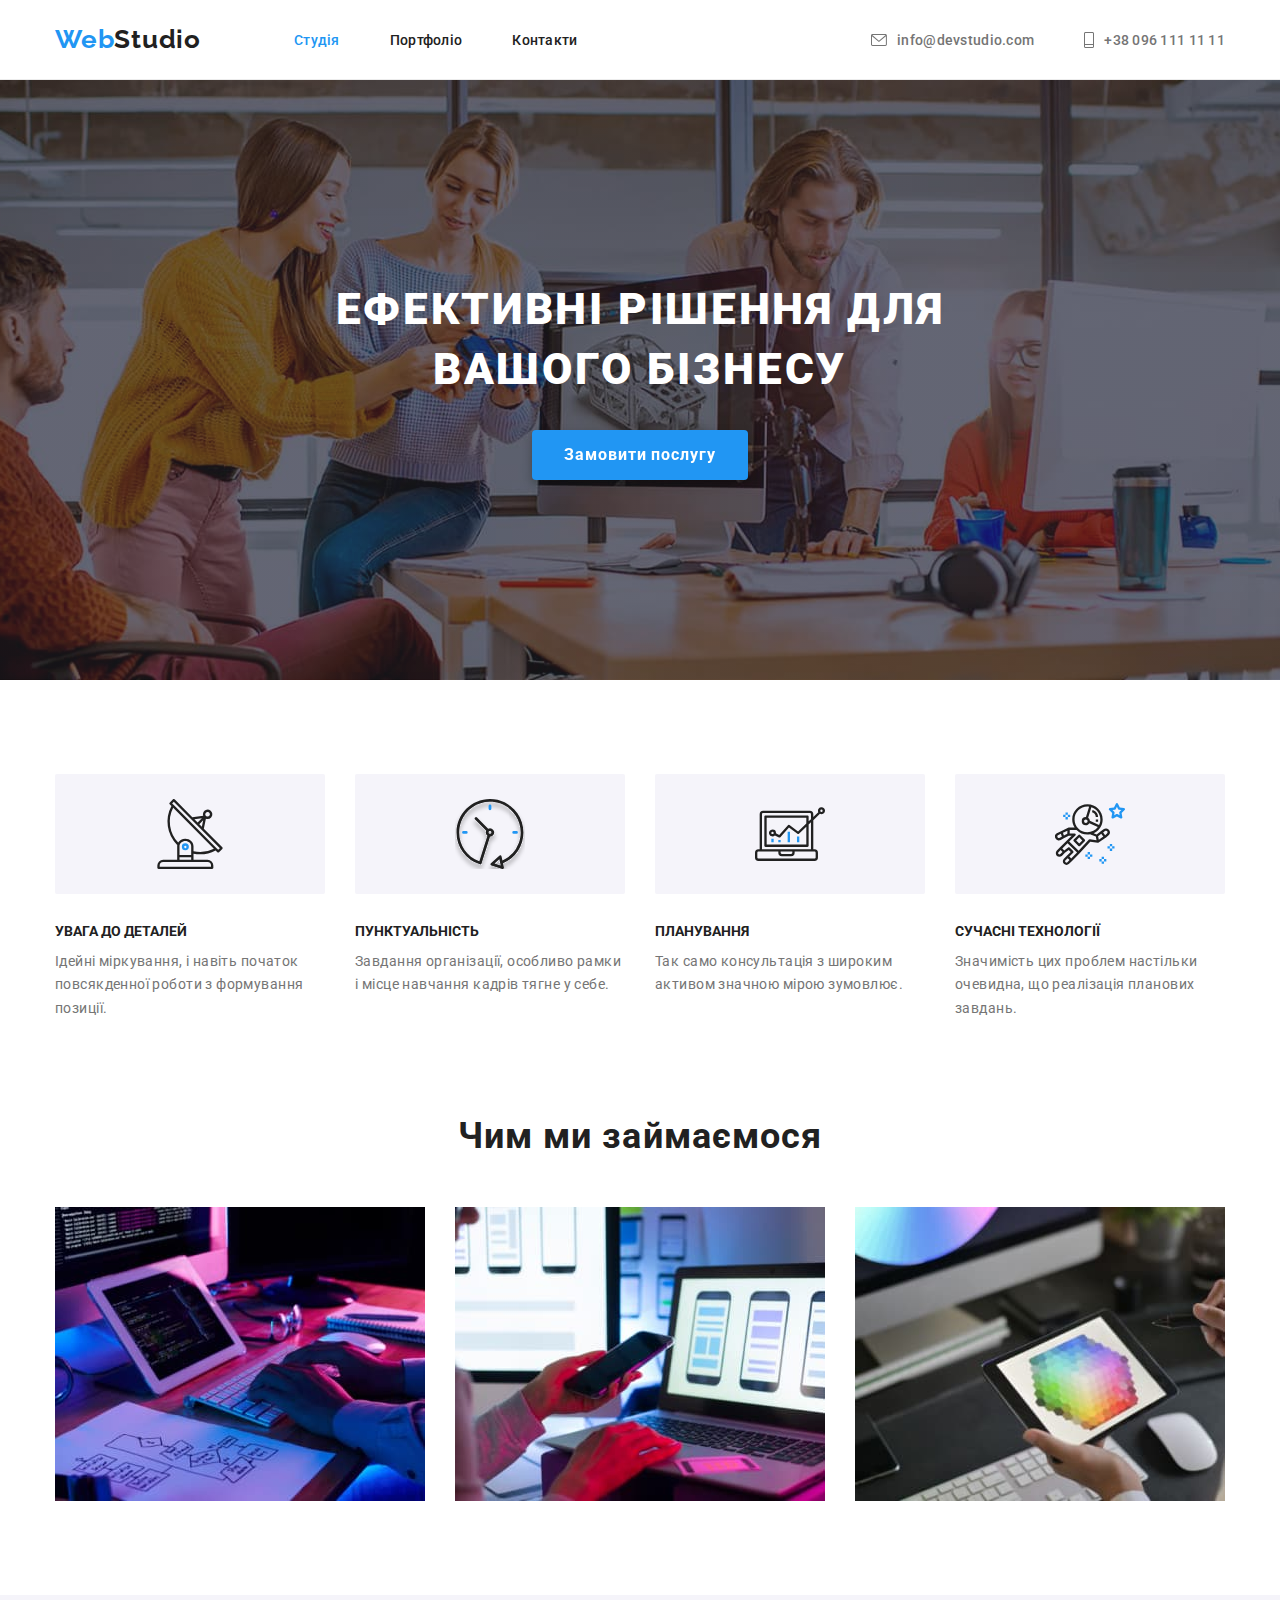
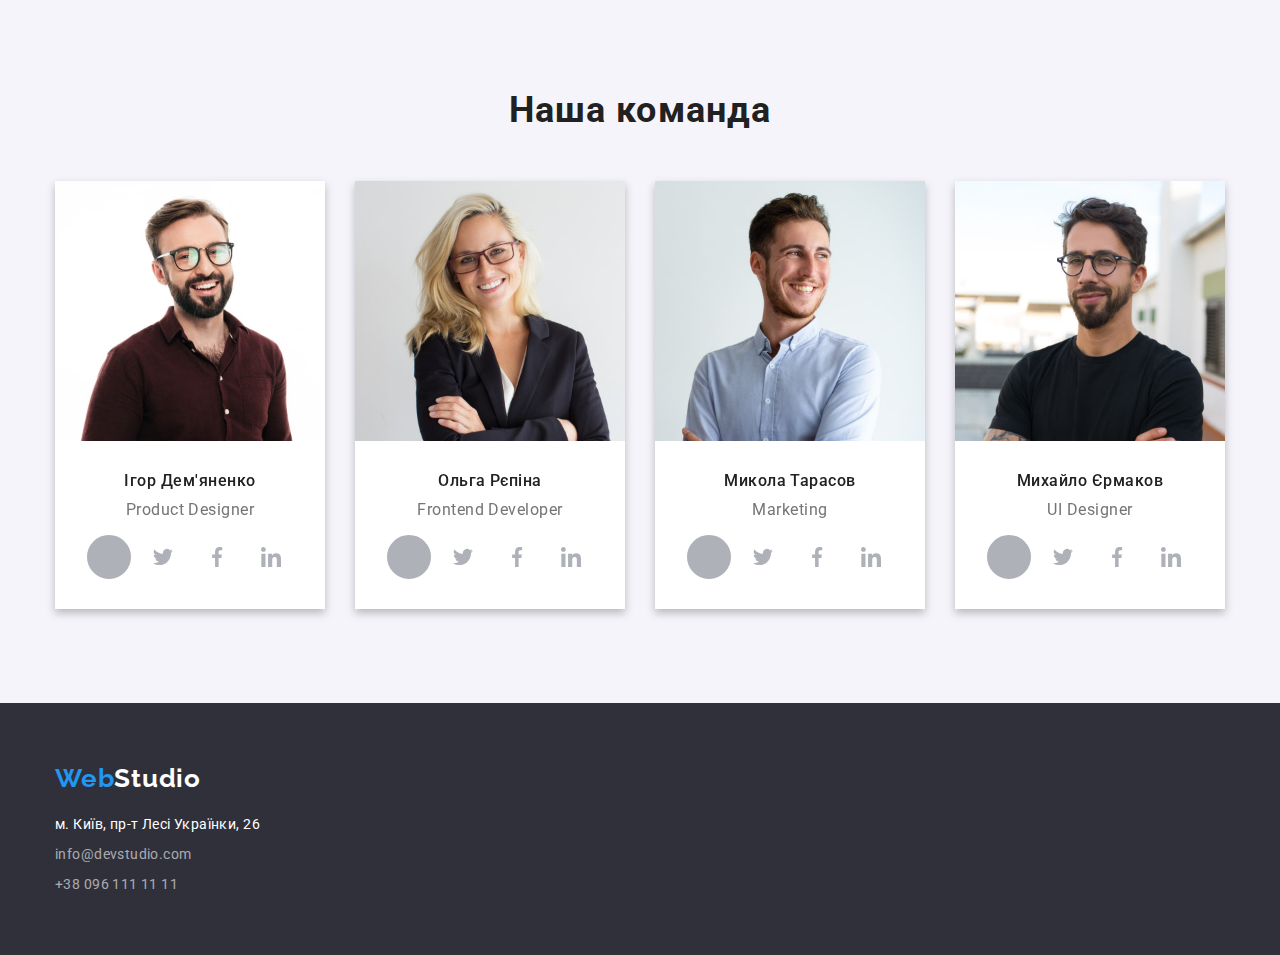
==== index.html @ 523be66e "update" ====
<!DOCTYPE html>
<html lang="uk">
<head>
    <meta charset="UTF-8">
    <meta http-equiv="X-UA-Compatible" content="IE=edge">
    <meta name="viewport" content="width=device-width, initial-scale=1.0">
    <title>HomeWork2 Vasylenko Maksym</title>
    <link rel="preconnect" href="https://fonts.googleapis.com">
    <link rel="preconnect" href="https://fonts.gstatic.com" crossorigin>
    <link href="https://fonts.googleapis.com/css2?family=Raleway:wght@700&family=Roboto:wght@400;500;700;900&display=swap" rel="stylesheet">

    <link rel="stylesheet" href="https://cdnjs.cloudflare.com/ajax/libs/modern-normalize/1.1.0/modern-normalize.min.css" integrity="sha512-wpPYUAdjBVSE4KJnH1VR1HeZfpl1ub8YT/NKx4PuQ5NmX2tKuGu6U/JRp5y+Y8XG2tV+wKQpNHVUX03MfMFn9Q==" crossorigin="anonymous" referrerpolicy="no-referrer" /> 

    <link rel="stylesheet" href="./css/styles.css">
</head>

<body class="body-studio">
    <!--header-->
    <header class="page-head">
        <div class="container head">
          <nav class="site-nav">
            <a class="logo" href="./index.html" lang="en"> <span class="web">Web</span>Studio</a>
            <ul class="head list">
                <li class="head-item"><a class="link-item current" href="./index.html">Студія</a></li>    
                <li class="head-item"><a class="link-item" href="./portfolio.html">Портфоліо</a></li>
                <li class="head-item"><a class="link-item" href="./contacts.html">Контакти</a></li>
            </ul>
          </nav>
            <ul class="head-contacts list">
                <li class="head-item icon">
                 <a class="link-contacts" href="mailto:info@devstudio.com"> <svg class="icon-svg" width="16" height="12">
                    <use href="./images/icons.svg.svg#icon-mail"> </use>
                </svg> info@devstudio.com</a>
                    
                </li>
                <li class="head-item icon">
                    
                    <a class="link-contacts" href="tel:+380961111111"><svg class="icon-svg" width="10" height="16">
                        <use href="./images/icons.svg.svg#icon-phone"> </use>
                    </svg>+38 096 111 11 11</a></li>
          </ul>
        </div>
    </header>
    
    <main>
        <!--banner-->
        
        <section class="banner">
            <h1 class="banner-title">Ефективні рішення для вашого бізнесу</h1>
            <button class="banner-btn" type="button"> Замовити послугу </button>
        </section>
        

        <!--speciality-->
        <section class="speciality">
           <div class="container">
             <h2 class="speciality-title visually-hidden">Особливості</h2>
            <ul class="speciality-list">
                <li class="speciality-item">
                    
                    <h3 class="list-title icon-antenna">УВАГА ДО ДЕТАЛЕЙ</h3>
                    <p class="list-text">Ідейні міркування, і навіть початок повсякденної роботи з формування позиції.</p>
                </li>

                <li class="speciality-item">
                    <h3 class="list-title icon-clock">ПУНКТУАЛЬНІСТЬ</h3>
                    <p class="list-text">Завдання організації, особливо рамки і місце навчання кадрів тягне у себе.</p>
                </li>

                <li class="speciality-item">
                    <h3 class="list-title icon-diagram">ПЛАНУВАННЯ</h3>
                    <p class="list-text">Так само консультація з широким активом значною мірою зумовлює.</p>
                </li>

                <li class="speciality-item">
                    <h3 class="list-title icon-astronaut">СУЧАСНІ ТЕХНОЛОГІЇ</h3>
                    <p class="list-text">Значимість цих проблем настільки очевидна, що реалізація планових завдань.</p>
                </li>

            </ul>
           </div>
        </section>

        <!--activity-->
        <section class="activity">
            <div class="container">
                <h2 class="activity-title">Чим ми займаємося</h2>
            <ul class="activity list">
                <li class="activiti-item">
                    <img src="./images/box1.jpg" alt="Робочий Стіл" width="370" height="294">
                </li>
                <li class="activiti-item">
                    <img src="./images/box2.jpg" alt="Робочий Стіл" width="370" height="294">
                </li>
                <li class="activiti-item">
                    <img src="./images/box3.jpg" alt="Робочий Стіл" width="370" height="294">
                </li>

            </ul>
            </div>

        </section>

        <!--team-->
        <section class="team">
            <div class="container">  
              <h2 class="team-title">Наша команда  </h2>
               <ul class="list">
                <li class="team-item">
                    <img src="./images/img1.jpg" alt="Чоловік в окулярах" width="270" height="260">
                    <div class="team-content"><h3 class="title">Ігор Дем'яненко</h3>
                        <p class="text">Product Designer</p></div>
                     <div class="icon-team-box">
                        <svg class="icon-team inst" width="44" height="44"> <use href="./images/icons.svg.svg#icon-instagram"> </use> 
                        </svg>
                        <svg class="icon-team twit" width="44" height="44"> <use href="./images/icons.svg.svg#icon-twitter"> </use> </svg>
                        <svg class="icon-team fb" width="44" height="44"> <use href="./images/icons.svg.svg#icon-facebook"> </use> </svg>
                        <svg class="icon-team linkd" width="44" height="44"> <use href="./images/icons.svg.svg#icon-linkedin"> </use> </svg>
                     </div> 
                </li>

                <li class="team-item">
                    <img src="./images/img2.jpg" alt="Жінка в окулярах" width="270" height="260">
                    <div class="team-content"><h3 class="title">Ольга Рєпіна</h3>
                        <p class="text">Frontend Developer</p></div>
                        <div class="icon-team-box">
                            <svg class="icon-team inst" width="44" height="44"> <use href="./images/icons.svg.svg#icon-instagram"> </use> </svg>
                            <svg class="icon-team twit" width="44" height="44"> <use href="./images/icons.svg.svg#icon-twitter"> </use> </svg>
                            <svg class="icon-team fb" width="44" height="44"> <use href="./images/icons.svg.svg#icon-facebook"> </use> </svg>
                            <svg class="icon-team linkd" width="44" height="44"> <use href="./images/icons.svg.svg#icon-linkedin"> </use> </svg>
                         </div> 
                </li>

                <li class="team-item">
                    <img src="./images/img3.jpg" alt="Чоловік в білій сорочці" width="270" height="260">
                    <div class="team-content"><h3 class="title">Микола Тарасов</h3>
                        <p class="text">Marketing</p></div>
                        <div class="icon-team-box">
                            <svg class="icon-team inst" width="44" height="44"> <use href="./images/icons.svg.svg#icon-instagram"> </use> </svg>
                            <svg class="icon-team twit" width="44" height="44"> <use href="./images/icons.svg.svg#icon-twitter"> </use> </svg>
                            <svg class="icon-team fb" width="44" height="44"> <use href="./images/icons.svg.svg#icon-facebook"> </use> </svg>
                            <svg class="icon-team linkd" width="44" height="44"> <use href="./images/icons.svg.svg#icon-linkedin"> </use> </svg>
                         </div> 
                </li>

                <li class="team-item">
                    <img src="./images/img4.jpg" alt="Хлопець в окулярах" width="270" height="260">
                    <div class="team-content"><h3 class="title">Михайло Єрмаков</h3>
                        <p class="text">UI Designer</p></div>
                        <div class="icon-team-box">
                            <svg class="icon-team inst" width="44" height="44"> <use href="./images/icons.svg.svg#icon-instagram"> </use> </svg>
                            <svg class="icon-team twit" width="44" height="44"> <use href="./images/icons.svg.svg#icon-twitter"> </use> </svg>
                            <svg class="icon-team fb" width="44" height="44"> <use href="./images/icons.svg.svg#icon-facebook"> </use> </svg>
                            <svg class="icon-team linkd" width="44" height="44"> <use href="./images/icons.svg.svg#icon-linkedin"> </use> </svg>
                         </div> 
                </li>

               </ul>
            </div>
        </section>
    </main>

    <!--footer-->
    <footer class="footer">
        <div class="container">
            <a class="logo-footer" href="./index.html"><span class="web">Web</span>Studio</a>
           <address class="address-footer" style="font-style:normal;"> 
            <ul class="address list">
            <li class="list-item"><a class="item address" href="https://goo.gl/maps/osiyzPxrACB18xaJ9" target="_blank" rel="noopener noreferrer nofollower" title="Фізична адреса">м. Київ, пр-т Лесі Українки, 26 </a> </li>
            <li class="list-item"><a class="item mail" href="info@devstudio.com">info@devstudio.com</a></li>
            <li class="list-item"><a class="item tel" href="+380961111111">+38 096 111 11 11</a></li>
            </ul>
           </address>
        </div>
    </footer>

</body>

</html>
---- css/styles.css ----
html{box-sizing: border-box;}
*, *::before, *::after{box-sizing: inherit;}
:root{
--primary-color: #757575;
--primary-title-color: #FFFFFF;
--title-color:#212121;
--effects-color:#2196F3;
--footer-color:rgba(255, 255, 255, 0.6) ;
--button-color:#2196F3;
--body-color:#FFFFFF;
--border-bottom:#ECECEC;
--banner-color:#2F303A;
--team-background-color:#F5F4FA;
--image-content-border-color:#EEEEEE;
--gradient-color:rgba(47, 48, 58, 0.4);
--color-icon:#AFB1B8;
}

.body-studio, .body-portfolio, .body-contacts{
font-family: 'Roboto', sans-serif;
background-color:var(--primary-title-color);
color: var(--primary-color);

margin: 0 auto;
}

img{display: block;}

h1, h2, h3, p{
    margin: 0;
}

.visually-hidden{
    position: absolute;
  white-space: nowrap;
  width: 1px;
  height: 1px;
  overflow: hidden;
  border: 0;
  padding: 0;
  clip: rect(0 0 0 0);
  clip-path: inset(50%);
  margin: -1px;
}

.speciality-title, .activity-title, .team-title, .list-title, .title, .title-image{
 color:var(--title-color) ;
}
/*Тексти*/
/*Колір Тексту: сірий #757575/
/*Колір адреси і заголовків: білий #FFFFFF,чорний #212121/
/*Колір ефектів: блакитний #2196F3*/
/*Колір телефону і пошти у футері:rgba(255, 255, 255, 0.6)*/
/*Фони*/
/*Колір шапки:#FFFFFF*/
/*Колір першої секції і футера:#2F303A*/
/*Колір секції з командою:#F5F4FA*/

/*header*/
.page-head{
background-color: var(--body-color);
border-bottom: 1px solid var(--border-bottom);

}

.page-head a, .footer a, .link-btn{text-decoration:none;}

.container{
    max-width: 1200px;
    padding: 0 15px;
    margin: 0 auto;
}

.container.head{
    display: flex;
    align-items:center;
}

.site-nav{
    display: flex;
    align-items:center;
}

.head.list .link-item.current{
color: var(--effects-color);}

.logo{
display: block;

color:var(--title-color);

font-family: 'Raleway', sans-serif;;
font-weight: 700;
font-size: 26px;
line-height: 1.19;
letter-spacing: 0.03em;
}

.logo .web {color:var(--effects-color);}

.list, .speciality-list{list-style: none;}

.head.list,.head-contacts.list{
    display: flex;
    margin:0;
    padding:0;
}
.head-contacts.list{
    margin-left: auto;

}

.head.list{
    margin-left: 93px;
}

.head.list .link-item{
    color: var(--title-color);
}

.head.list .link-item:hover, .head.list .link-item:focus{
   color: var(--effects-color); 
}

.head-contacts.list .link-contacts{
    color: var(--primary-color);
}

.head.list .link-item, .head-contacts.list .link-contacts{
    display: block;
    padding-left: 0;
    padding-top: 32px;
    padding-bottom: 31px;
    font-weight: 500;
   font-size: 14px;
   line-height: 16px;
   letter-spacing: 0.02em;
}

.head-contacts.list .link-contacts:hover,.head-contacts.list .link-contacts:focus{
    color: var(--effects-color); 
}

.head-item:not(:last-child){
margin-right: 50px;
}

.head-contacts.list .link-contacts{
    display: flex;
    align-items: center;
}

.icon-svg{
   
   margin-right: 10px;
   fill:currentColor;
}



/*Section banner*/
.banner{
    background-color:var(--banner-color) ;

    background-image: linear-gradient(
        to right,
        rgba(47, 48, 58, 0.4),
        rgba(47, 48, 58, 0.4) 
        ),
    url(../images/headder-banner.jpg) ;
    
    max-width: 1600px;
    background-size: cover;
    background-position: center;
    background-repeat: no-repeat;

    margin-left: auto;
    margin-right: auto;
    padding-top: 200px;
    padding-bottom: 200px;

}
.banner-title{color: var(--primary-title-color);

font-weight: 900;
font-size: 44px;
line-height: 1.36;
text-align:center;
letter-spacing: 0.06em;
text-transform: uppercase;
width: 696px;
margin: 0 auto;
margin-bottom: 30px;

}

.banner-btn{
    background-color:var(--button-color);
    color: var(--primary-title-color);

    font-family: 'Roboto';
    font-weight: 700;
    font-size: 16px;
    line-height: 1.88;
    letter-spacing: 0.06em;  

    padding: 9px 31px; 
    margin: 0 auto;
    display: block;

    cursor: pointer;
    border-radius: 4px ;
    border: 1px solid transparent;
    filter: drop-shadow(0px 4px 4px rgba(0, 0, 0, 0.25));
    
}

/*Section speciality*/

.speciality{
 padding-top: 94px;
}
.speciality-list{
    display: flex;
    margin: 0;
    padding: 0;
}
.speciality-item{
    width: 270px;
}
.speciality-item:not(:first-child){
    margin-left: 30px;
}

.speciality-item .list-title::before{
    content: "";
    display: block;
    height: 120px;
    margin-bottom: 30px;
    background-color: var(--team-background-color);
    background-position: center;
    background-repeat: no-repeat;
    border-radius: 2px;
}

.icon-antenna::before{
    background-image: url(../images/antenna.svg);
}

.icon-clock::before{
    background-image: url(../images/clock.svg);
}

.icon-diagram::before{
    background-image: url(../images/diagram.svg);
}

.icon-astronaut::before{
    background-image: url(../images/astronaut.svg);
}


.speciality-item .list-title{

font-size: 14px;
font-weight: 700;
line-height: 1.14;
text-transform: uppercase;
margin-top: 0px;
margin-bottom: 10px;
}

.speciality-item .list-text{
 font-size: 14px;
  line-height: 1.7;
  margin: 0px; 
  letter-spacing: 0.03em;
}

/*Section activity*/

.activity{
   padding-top: 94px;
   padding-bottom: 94px;
}

.activity-title{
margin-top: 0px; 
margin-bottom: 50px;
 
}
.activity-title, .team-title{

 font-weight: 700;
 font-size: 36px;
 line-height: 1.17;
 text-align: center;
 letter-spacing: 0.03em;
}

.activity.list{
 display: flex;
 padding: 0px;
 margin: 0px;
}
.activiti-item:not(:last-child){
    margin-right: 30px;
}

/*Section team*/

.team{
    background-color:var(--team-background-color) ;
    padding-top: 94px;
   padding-bottom: 94px;
}
.team-title{
    margin: 0px;
    margin-bottom: 50px;
    
}
.team .list{
    display: flex;
    margin-top: 50px;
    padding: 0px;
    margin: 0px;
}

.team-item{
    background-color: var(--body-color);
    filter:drop-shadow(0px 4px 4px rgba(0, 0, 0, 0.25));
}

.team-item:not(:last-child){
    margin-right: 30px;
}

.team-content{
padding-top: 30px;
padding-bottom: 16px;
}

.team-item .title{
text-align: center;
font-weight: 500;
font-size: 16px;
line-height: 1.19;
letter-spacing: 0.03em;

margin: 0px;
}

.team-item .text {
font-size: 16px;
line-height: 1.19;
text-align: center;
letter-spacing: 0.03em;
margin-top: 10px;
}

.icon-team-box{
    display: flex;
    padding:0px 32px 30px 32px;
}

.icon-team:not(:last-child){
    margin-right: 10px;
}

.icon-team.inst{
    background-color: var(--body-color);
    fill: var(--color-icon);
    display: flex;
    width: 44px;
    height: 44px;
    align-items: center;
    justify-content: center;
    border: none;
    
}
.icon-team.inst:hover{
    background-color: var(--effects-color);
    fill: var(--body-color);
}




/*Footer*/
.footer{
    background-color:var(--banner-color) ;
padding-top: 60px;
padding-bottom: 60px;}

.logo-footer{
color:var(--primary-title-color);

font-family: 'Raleway', sans-serif;;
font-weight: 700;
font-size: 26px;
line-height: 1.19;
letter-spacing: 0.03em;

display: block;
}
.logo-footer .web {color:var(--effects-color);}

.item.address{color:var(--primary-title-color);
padding: 0;}

.item.mail, .item.tel{color:var(--footer-color);}

.address-footer{
    margin-top: 20px;
 padding: 0;
}

.address.list{
  padding: 0;
  margin: 0;
}

.address.list .item{
font-size: 14px;
line-height: 1.5;
letter-spacing: 0.03em;}

.address-footer .list-item:not(:last-child){
    margin-bottom: 9px;
}




/*Portfolio*/

.main-portfolio{
padding-top: 94px;
padding-bottom: 94px;
   
}

.portfolio-menu.list{
display: flex;
justify-content: center;
margin:0;
padding-left:0;
margin-bottom: 50px;
 }

button.item{
    background-color:var(--team-background-color);
    color:var(--title-color) ;

 font-family: 'Roboto';
 text-align: center;
 font-weight: 500;
 font-size: 16px;
 line-height: 1.62;
 text-align: center;
 letter-spacing: 0.03em;

   border: none;
   cursor: pointer;
   padding: 6px 22px;
   border-radius: 4px ;

}

button.item.all{
    padding: 6px 25px;
}

.item-button:not(:last-child){
    margin-right: 8px;
}

.portfolio-menu .item:hover, .portfolio-menu .item:focus{
    background-color: var(--effects-color);
    color:var(--body-color);

    box-shadow: 0px 3px 1px rgba(0, 0, 0, 0.1), 0px 1px 2px rgba(0, 0, 0, 0.08),
    0px 2px 2px rgba(0, 0, 0, 0.12);
}

.image-menu.list{
    display: flex;
    flex-wrap: wrap;
    margin: 0;
    padding: 0;
}

.image-menu.list .item{
 background-color:var(--primary-title-color) ;

width: 370px;
margin-right: 30px;
margin-bottom: 30px;
}

.image-menu.list .item:hover, .image-menu.list .item:focus{
    filter: drop-shadow(0px 4px 4px rgba(0, 0, 0, 0.25));
}

.image-menu.list .item:nth-child(3n){
    margin-right: 0;
}

.image-menu.list .item:nth-last-child(-n+3){
    margin-bottom: 0;
}

.title-image{
font-weight: 700;
font-size: 18px;
line-height: 2;
letter-spacing: 0.06em;
margin-top: 0px;
margin-bottom: 4px;
}

.image-menu.list .text{
font-size: 16px;
line-height: 1.88;
letter-spacing: 0.03em;
margin: 0px;
}

.image-content{
    padding-top: 20px;
 padding-bottom: 19px;
 padding-left: 23px;

border: 1px solid var(--image-content-border-color);    
border-top: none;
}

/*Contacts*/

.contacts{
    width: 1600px;
}
.contacts-title{
    color: var(--title-color);

font-weight: 900;
font-size: 44px;
line-height: 1.36;
text-align:center;
letter-spacing: 0.06em;
text-transform: uppercase;
text-align: center;
}
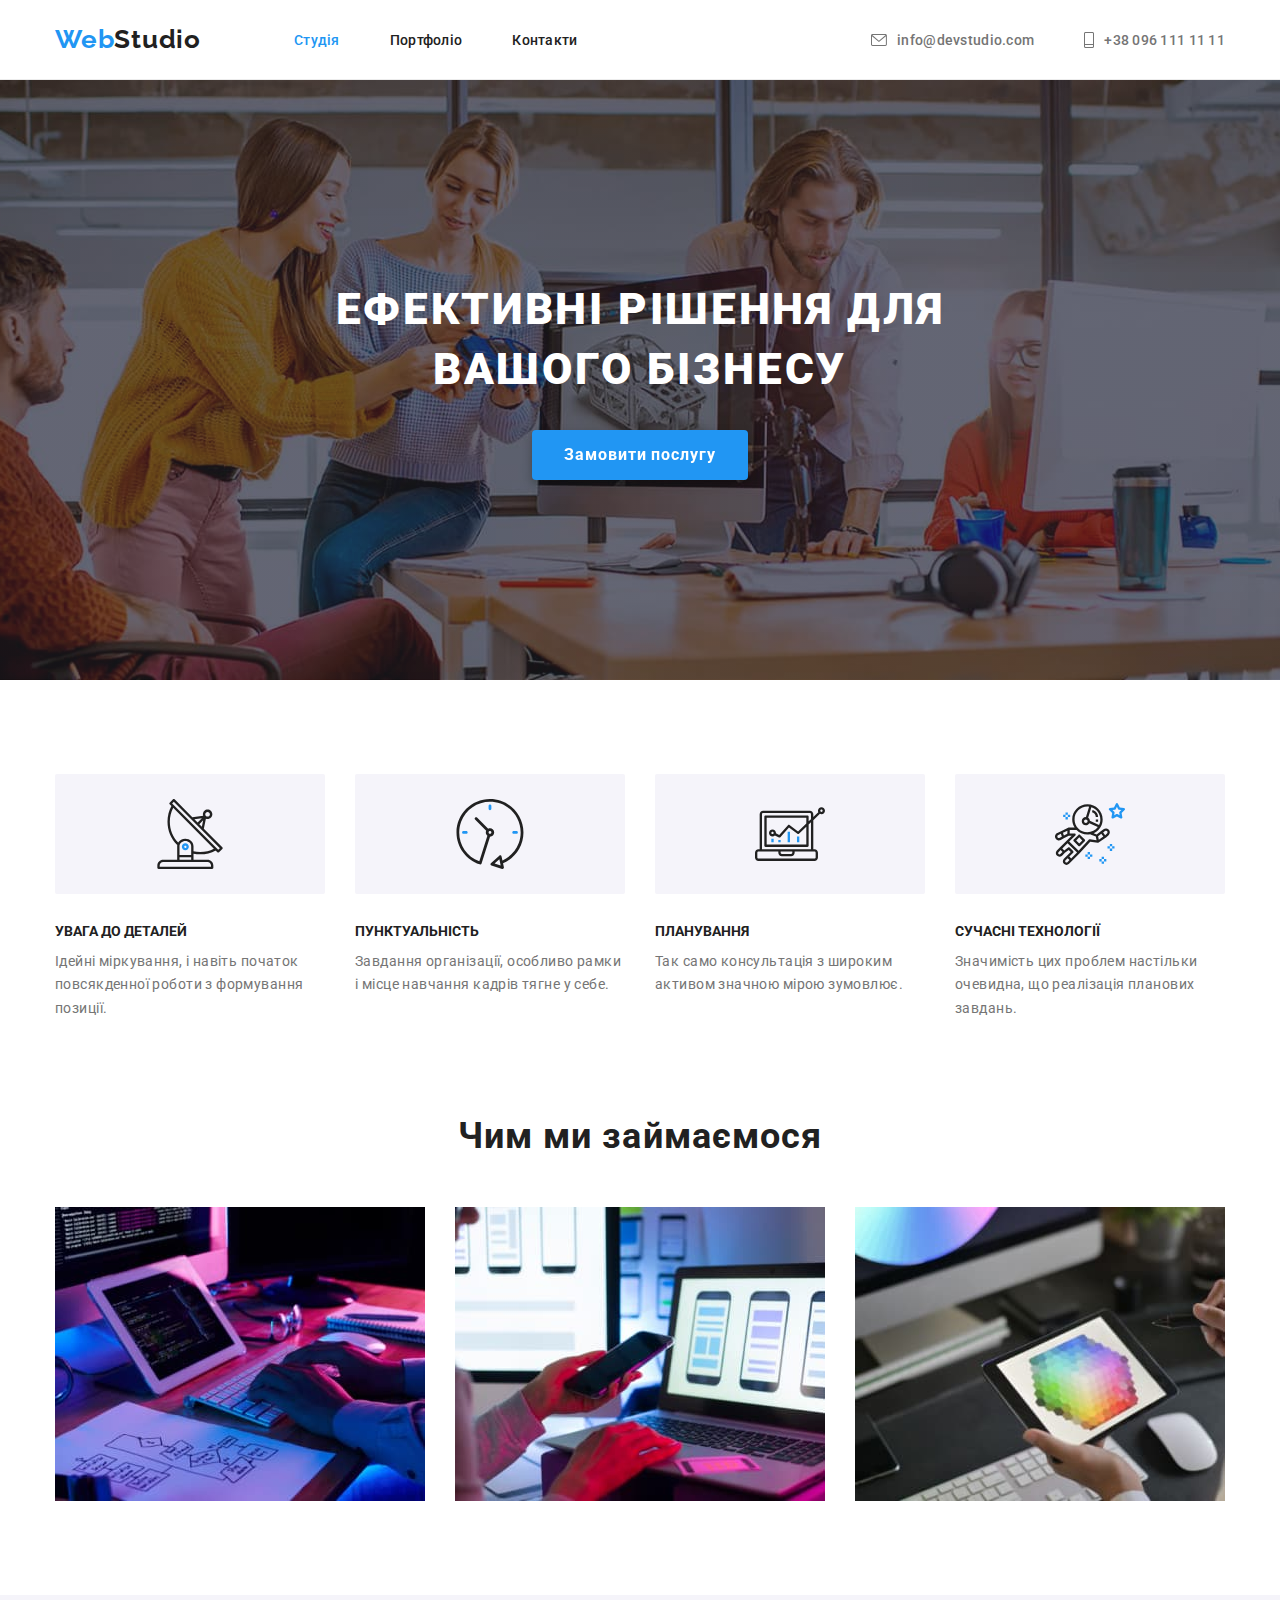
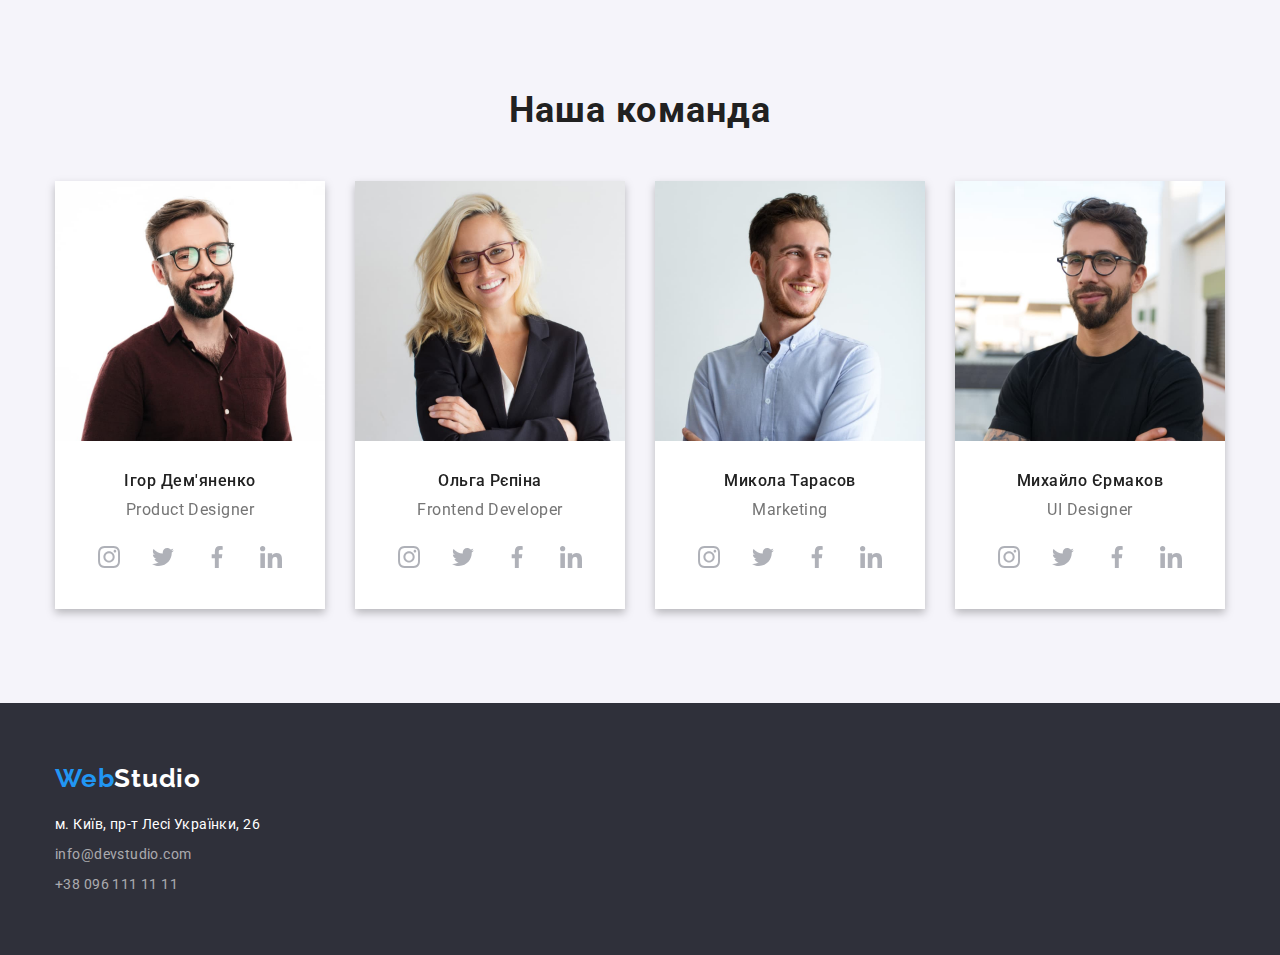
==== commit 168fdf50: "update" ====
--- a/index.html
+++ b/index.html
@@ -57,22 +57,33 @@
              <h2 class="speciality-title visually-hidden">Особливості</h2>
             <ul class="speciality-list">
                 <li class="speciality-item">
-                    
+                    <div class="icon-special"><svg width="70" height="70">
+                        <use href="./images/icons.svg.svg#icon-antenna"></use>
+                    </svg></div>
                     <h3 class="list-title icon-antenna">УВАГА ДО ДЕТАЛЕЙ</h3>
                     <p class="list-text">Ідейні міркування, і навіть початок повсякденної роботи з формування позиції.</p>
                 </li>
 
                 <li class="speciality-item">
+                    <div class="icon-special"><svg width="70" height="70">
+                        <use href="./images/icons.svg.svg#icon-clock"></use>
+                    </svg></div>
                     <h3 class="list-title icon-clock">ПУНКТУАЛЬНІСТЬ</h3>
                     <p class="list-text">Завдання організації, особливо рамки і місце навчання кадрів тягне у себе.</p>
                 </li>
 
                 <li class="speciality-item">
+                    <div class="icon-special"><svg width="70" height="70">
+                        <use href="./images/icons.svg.svg#icon-diagram"></use>
+                    </svg></div>
                     <h3 class="list-title icon-diagram">ПЛАНУВАННЯ</h3>
                     <p class="list-text">Так само консультація з широким активом значною мірою зумовлює.</p>
                 </li>
 
                 <li class="speciality-item">
+                    <div class="icon-special"><svg width="70" height="70">
+                        <use href="./images/icons.svg.svg#icon-astronaut"></use>
+                    </svg></div>
                     <h3 class="list-title icon-astronaut">СУЧАСНІ ТЕХНОЛОГІЇ</h3>
                     <p class="list-text">Значимість цих проблем настільки очевидна, що реалізація планових завдань.</p>
                 </li>
@@ -110,12 +121,15 @@
                     <img src="./images/img1.jpg" alt="Чоловік в окулярах" width="270" height="260">
                     <div class="team-content"><h3 class="title">Ігор Дем'яненко</h3>
                         <p class="text">Product Designer</p></div>
-                     <div class="icon-team-box">
-                        <svg class="icon-team inst" width="44" height="44"> <use href="./images/icons.svg.svg#icon-instagram"> </use> 
-                        </svg>
-                        <svg class="icon-team twit" width="44" height="44"> <use href="./images/icons.svg.svg#icon-twitter"> </use> </svg>
-                        <svg class="icon-team fb" width="44" height="44"> <use href="./images/icons.svg.svg#icon-facebook"> </use> </svg>
-                        <svg class="icon-team linkd" width="44" height="44"> <use href="./images/icons.svg.svg#icon-linkedin"> </use> </svg>
+                     <div class="icons-team-box">
+                        <div class="icons-team"><svg class="icon" width="22" height="22"><use href="./images/icons.svg.svg#icon-instagram"> </use> 
+                        </svg></div>
+                       <div class="icons-team"><svg class="icon" width="22" height="22"> <use href="./images/icons.svg.svg#icon-twitter"> </use> 
+                        </svg></div>
+                        <div class="icons-team"><svg class="icon" width="22" height="22"> <use href="./images/icons.svg.svg#icon-facebook"> </use> 
+                        </svg></div>
+                        <div class="icons-team"><svg class="icon" width="22" height="22" > <use href="./images/icons.svg.svg#icon-linkedin"> </use> 
+                        </svg></div>
                      </div> 
                 </li>
 
@@ -123,11 +137,15 @@
                     <img src="./images/img2.jpg" alt="Жінка в окулярах" width="270" height="260">
                     <div class="team-content"><h3 class="title">Ольга Рєпіна</h3>
                         <p class="text">Frontend Developer</p></div>
-                        <div class="icon-team-box">
-                            <svg class="icon-team inst" width="44" height="44"> <use href="./images/icons.svg.svg#icon-instagram"> </use> </svg>
-                            <svg class="icon-team twit" width="44" height="44"> <use href="./images/icons.svg.svg#icon-twitter"> </use> </svg>
-                            <svg class="icon-team fb" width="44" height="44"> <use href="./images/icons.svg.svg#icon-facebook"> </use> </svg>
-                            <svg class="icon-team linkd" width="44" height="44"> <use href="./images/icons.svg.svg#icon-linkedin"> </use> </svg>
+                        <div class="icons-team-box">
+                            <div class="icons-team"><svg class="icon" width="22" height="22"><use href="./images/icons.svg.svg#icon-instagram"> </use> 
+                            </svg></div>
+                           <div class="icons-team"><svg class="icon" width="22" height="22"> <use href="./images/icons.svg.svg#icon-twitter"> </use> 
+                            </svg></div>
+                            <div class="icons-team"><svg class="icon" width="22" height="22"> <use href="./images/icons.svg.svg#icon-facebook"> </use> 
+                            </svg></div>
+                            <div class="icons-team"><svg class="icon" width="22" height="22" > <use href="./images/icons.svg.svg#icon-linkedin"> </use> 
+                            </svg></div>
                          </div> 
                 </li>
 
@@ -135,11 +153,15 @@
                     <img src="./images/img3.jpg" alt="Чоловік в білій сорочці" width="270" height="260">
                     <div class="team-content"><h3 class="title">Микола Тарасов</h3>
                         <p class="text">Marketing</p></div>
-                        <div class="icon-team-box">
-                            <svg class="icon-team inst" width="44" height="44"> <use href="./images/icons.svg.svg#icon-instagram"> </use> </svg>
-                            <svg class="icon-team twit" width="44" height="44"> <use href="./images/icons.svg.svg#icon-twitter"> </use> </svg>
-                            <svg class="icon-team fb" width="44" height="44"> <use href="./images/icons.svg.svg#icon-facebook"> </use> </svg>
-                            <svg class="icon-team linkd" width="44" height="44"> <use href="./images/icons.svg.svg#icon-linkedin"> </use> </svg>
+                        <div class="icons-team-box">
+                            <div class="icons-team"><svg class="icon" width="22" height="22"><use href="./images/icons.svg.svg#icon-instagram"> </use> 
+                            </svg></div>
+                           <div class="icons-team"><svg class="icon" width="22" height="22"> <use href="./images/icons.svg.svg#icon-twitter"> </use> 
+                            </svg></div>
+                            <div class="icons-team"><svg class="icon" width="22" height="22"> <use href="./images/icons.svg.svg#icon-facebook"> </use> 
+                            </svg></div>
+                            <div class="icons-team"><svg class="icon" width="22" height="22" > <use href="./images/icons.svg.svg#icon-linkedin"> </use> 
+                            </svg></div>
                          </div> 
                 </li>
 
@@ -147,11 +169,15 @@
                     <img src="./images/img4.jpg" alt="Хлопець в окулярах" width="270" height="260">
                     <div class="team-content"><h3 class="title">Михайло Єрмаков</h3>
                         <p class="text">UI Designer</p></div>
-                        <div class="icon-team-box">
-                            <svg class="icon-team inst" width="44" height="44"> <use href="./images/icons.svg.svg#icon-instagram"> </use> </svg>
-                            <svg class="icon-team twit" width="44" height="44"> <use href="./images/icons.svg.svg#icon-twitter"> </use> </svg>
-                            <svg class="icon-team fb" width="44" height="44"> <use href="./images/icons.svg.svg#icon-facebook"> </use> </svg>
-                            <svg class="icon-team linkd" width="44" height="44"> <use href="./images/icons.svg.svg#icon-linkedin"> </use> </svg>
+                        <div class="icons-team-box">
+                            <div class="icons-team"><svg class="icon" width="22" height="22"><use href="./images/icons.svg.svg#icon-instagram"> </use> 
+                            </svg></div>
+                           <div class="icons-team"><svg class="icon" width="22" height="22"> <use href="./images/icons.svg.svg#icon-twitter"> </use> 
+                            </svg></div>
+                            <div class="icons-team"><svg class="icon" width="22" height="22"> <use href="./images/icons.svg.svg#icon-facebook"> </use> 
+                            </svg></div>
+                            <div class="icons-team"><svg class="icon" width="22" height="22" > <use href="./images/icons.svg.svg#icon-linkedin"> </use> 
+                            </svg></div>
                          </div> 
                 </li>
 
--- a/css/styles.css
+++ b/css/styles.css
@@ -13,7 +13,7 @@
 --team-background-color:#F5F4FA;
 --image-content-border-color:#EEEEEE;
 --gradient-color:rgba(47, 48, 58, 0.4);
---color-icon:#AFB1B8;
+--icon-color:#AFB1B8;
 }
 
 .body-studio, .body-portfolio, .body-contacts{
@@ -24,7 +24,7 @@
 margin: 0 auto;
 }
 
-img{display: block;}
+img, svg{display: block;}
 
 h1, h2, h3, p{
     margin: 0;
@@ -232,33 +232,11 @@
     margin-left: 30px;
 }
 
-.speciality-item .list-title::before{
-    content: "";
-    display: block;
-    height: 120px;
-    margin-bottom: 30px;
-    background-color: var(--team-background-color);
-    background-position: center;
-    background-repeat: no-repeat;
-    border-radius: 2px;
-}
-
-.icon-antenna::before{
-    background-image: url(../images/antenna.svg);
-}
-
-.icon-clock::before{
-    background-image: url(../images/clock.svg);
-}
-
-.icon-diagram::before{
-    background-image: url(../images/diagram.svg);
-}
-
-.icon-astronaut::before{
-    background-image: url(../images/astronaut.svg);
-}
-
+.icon-special{background-color: var(--team-background-color);
+padding: 25px 100px;
+border-radius: 2px;
+margin-bottom: 30px;
+}
 
 .speciality-item .list-title{
 
@@ -358,30 +336,30 @@
 margin-top: 10px;
 }
 
-.icon-team-box{
+.icons-team-box{
     display: flex;
     padding:0px 32px 30px 32px;
 }
 
-.icon-team:not(:last-child){
+.icons-team:not(:last-child){
     margin-right: 10px;
 }
 
-.icon-team.inst{
-    background-color: var(--body-color);
-    fill: var(--color-icon);
-    display: flex;
-    width: 44px;
-    height: 44px;
-    align-items: center;
-    justify-content: center;
-    border: none;
-    
-}
-.icon-team.inst:hover{
+.icons-team{
+    padding: 11px;
+    border-radius: 50%; 
+    color:var(--icon-color) ;
+}
+
+.icons-team:hover{
     background-color: var(--effects-color);
-    fill: var(--body-color);
-}
+    color:var(--body-color);
+    cursor: pointer;
+}
+.icon{
+    fill:currentColor
+}
+
 
 
 
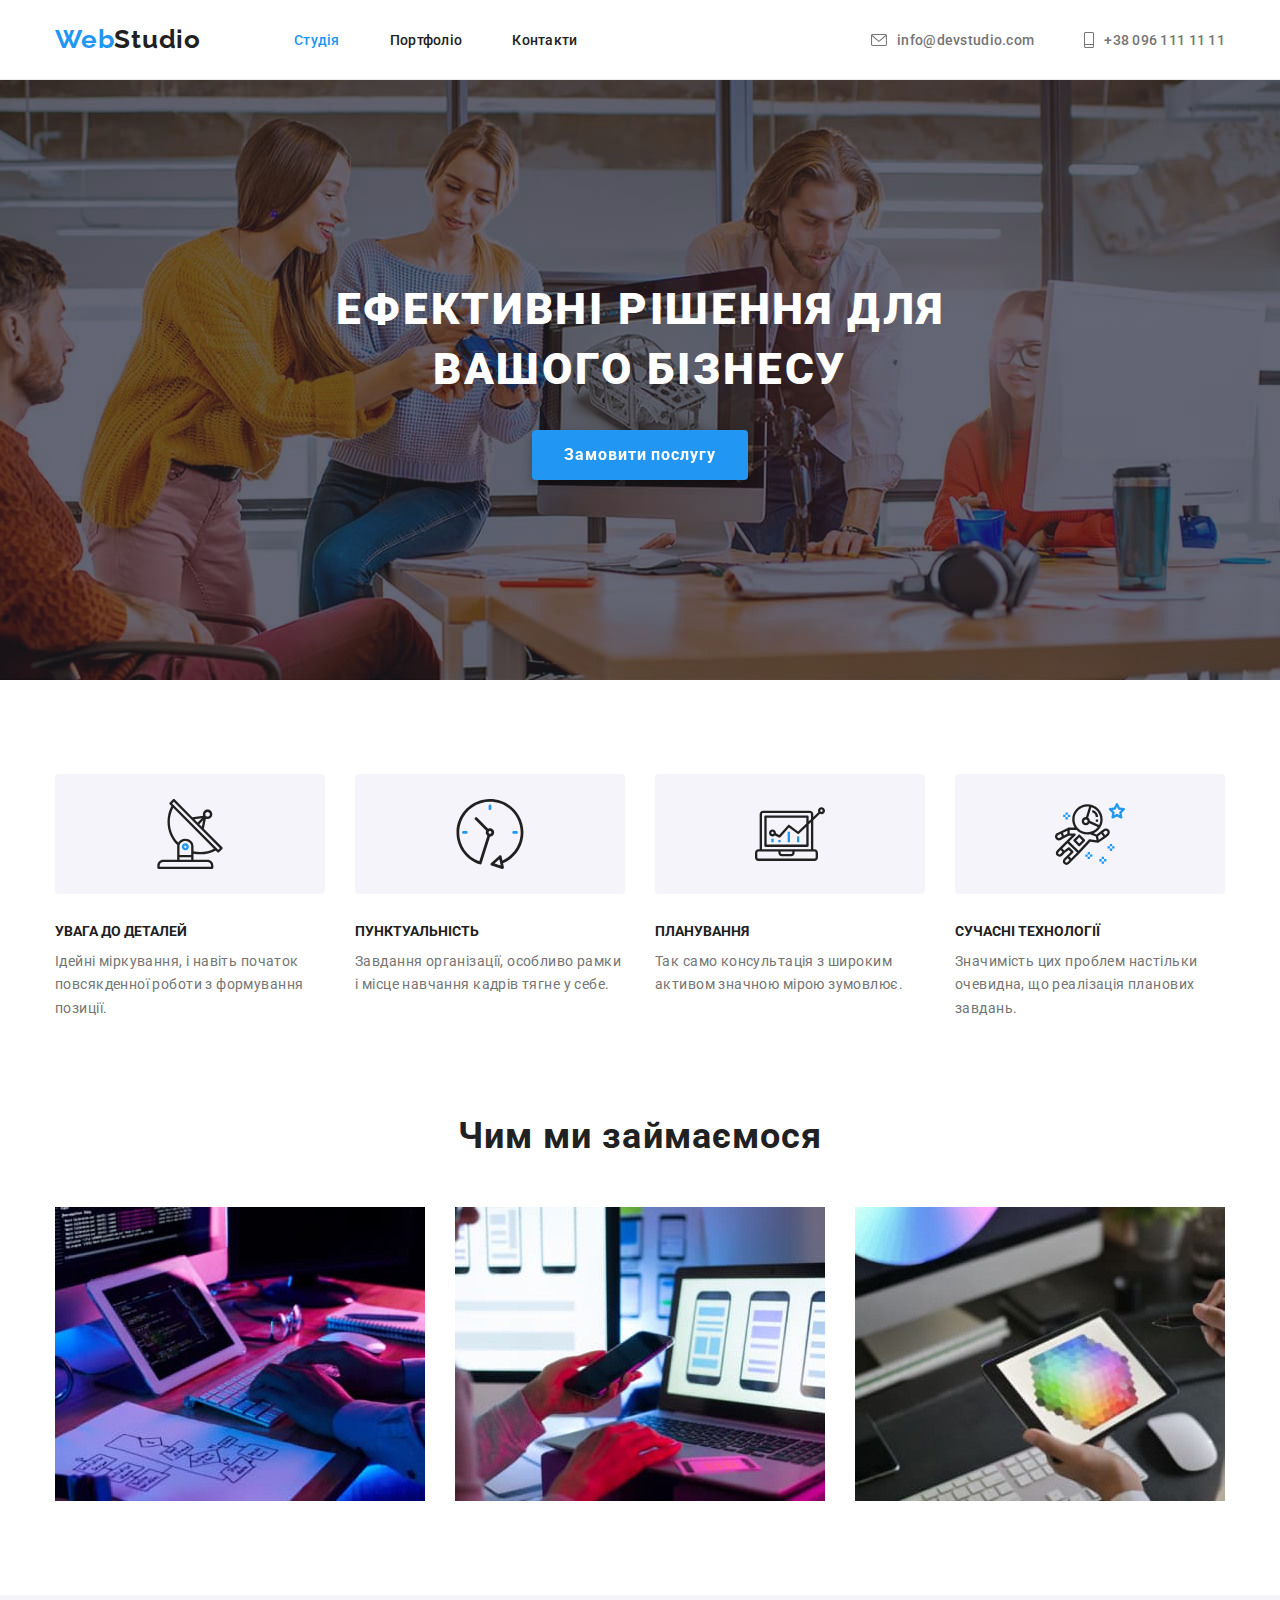
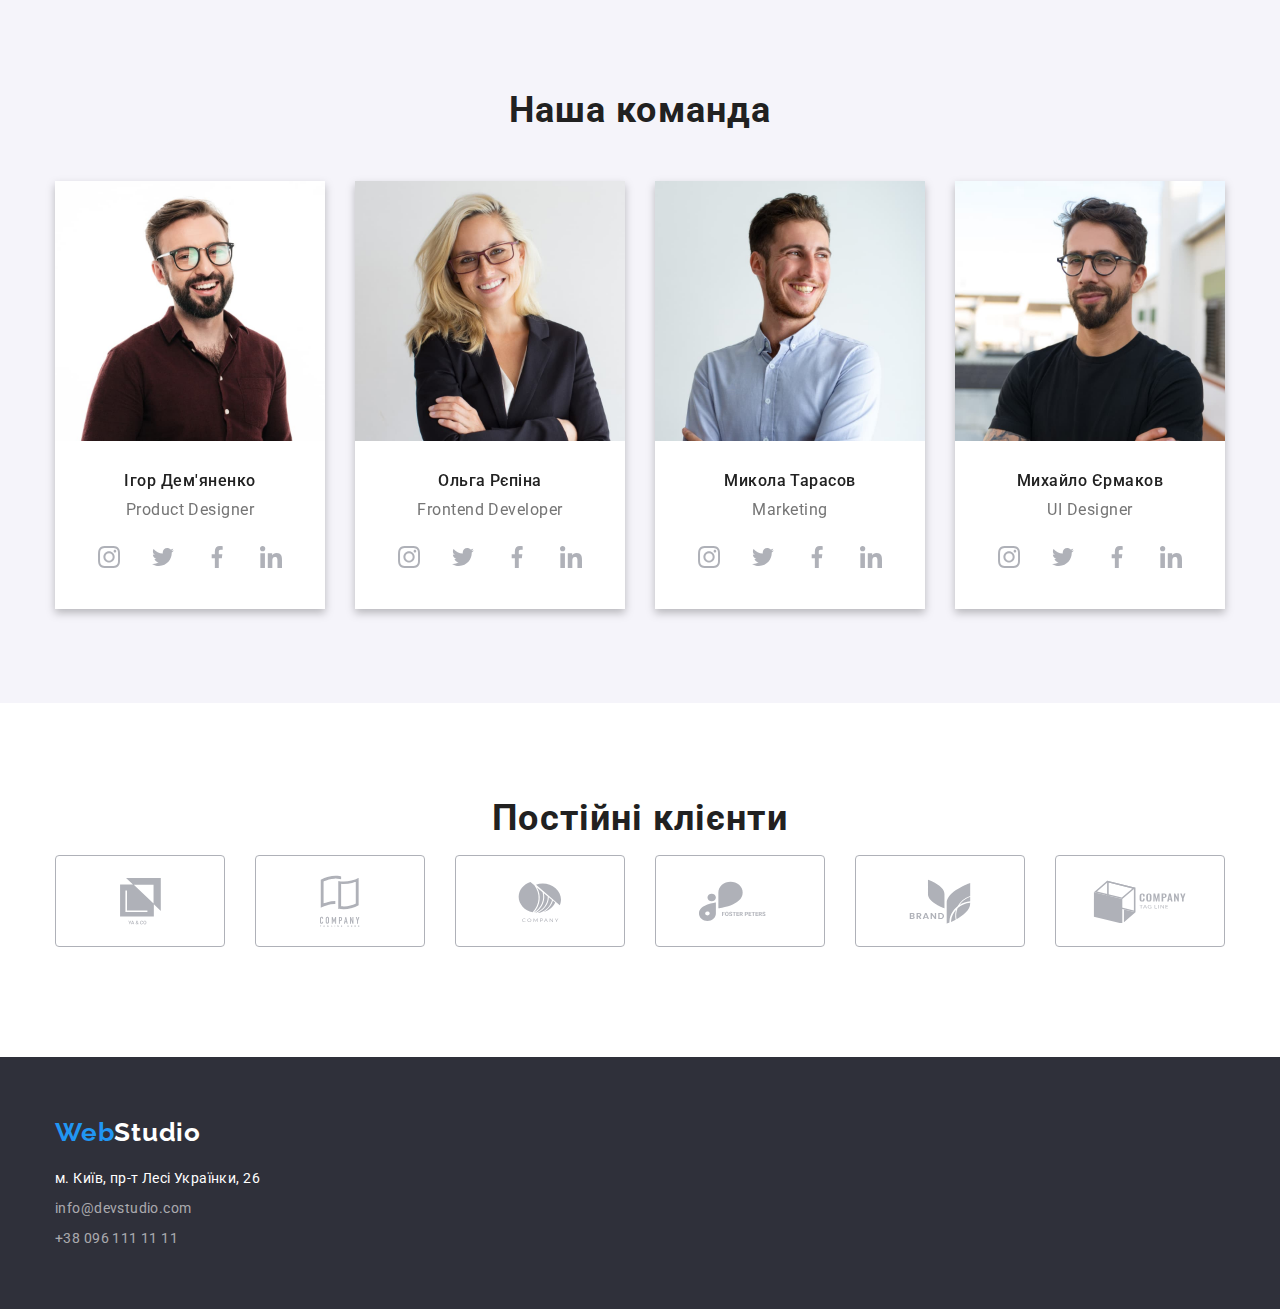
==== commit 5cfc50e5: "uodate" ====
--- a/index.html
+++ b/index.html
@@ -184,7 +184,23 @@
                </ul>
             </div>
         </section>
-    </main>
+
+         <!--customers-->
+
+        <section class="customer">
+         <div class="container">
+         <h2 class="customer-title">Постійні    клієнти</h2>
+         <ul class="list-customer">
+            <li class="item-customer"><svg class="icon-logo" width="41" height="46.7"><use href="./images/icons.svg.svg#icon-group" ></use></svg></li>
+            <li class="item-customer"><svg class="icon-logo" width="40" height="52.7"><use href="./images/icons.svg.svg#icon-group1"></use></svg></li>
+            <li class="item-customer"><svg class="icon-logo" width="43.46" height="41.48"><use href="./images/icons.svg.svg#icon-group2"></use></svg></li>
+            <li class="item-customer"><svg class="icon-logo" width="84.44" height="40.62"><use href="./images/icons.svg.svg#icon-group3"></use></svg></li>
+            <li class="item-customer"><svg class="icon-logo" width="62.54" height="45.43"><use href="./images/icons.svg.svg#icon-group4"></use></svg></li>
+            <li class="item-customer"><svg class="icon-logo" width="93.79" height="43.93"><use href="./images/icons.svg.svg#icon-group5"></use></svg></li>
+         </ul> 
+         </div>
+        </section>
+    </main> 
 
     <!--footer-->
     <footer class="footer">
--- a/css/styles.css
+++ b/css/styles.css
@@ -43,7 +43,7 @@
   margin: -1px;
 }
 
-.speciality-title, .activity-title, .team-title, .list-title, .title, .title-image{
+.speciality-title, .activity-title, .team-title, .list-title, .title, .title-image, .customer-title{
  color:var(--title-color) ;
 }
 /*Тексти*/
@@ -98,7 +98,7 @@
 
 .logo .web {color:var(--effects-color);}
 
-.list, .speciality-list{list-style: none;}
+.list, .speciality-list, .list-customer{list-style: none;}
 
 .head.list,.head-contacts.list{
     display: flex;
@@ -234,12 +234,11 @@
 
 .icon-special{background-color: var(--team-background-color);
 padding: 25px 100px;
-border-radius: 2px;
+border-radius: 4px;
 margin-bottom: 30px;
 }
 
 .speciality-item .list-title{
-
 font-size: 14px;
 font-weight: 700;
 line-height: 1.14;
@@ -267,7 +266,7 @@
 margin-bottom: 50px;
  
 }
-.activity-title, .team-title{
+.activity-title, .team-title, .customer-title{
 
  font-weight: 700;
  font-size: 36px;
@@ -361,7 +360,46 @@
 }
 
 
-
+/*Customers*/
+.customer{
+    padding-top: 94px;
+    padding-bottom: 94px;
+}
+.customer-title{
+    margin: 0 auto;
+}
+
+.list-customer{
+    display: flex;
+    padding: 0;
+
+}
+
+.item-customer:not(:last-child){
+    margin-right: 30px;
+}
+.item-customer{
+    display: flex;
+    flex-direction: column;
+    align-items: center;
+    justify-content: center;
+    width: 170px;
+    height: 92px;
+    border: 1px solid var(--icon-color);
+    border-radius: 4px;
+    color:var(--icon-color);
+}
+
+.icon-logo{
+    display: inline-flex;
+    fill:currentColor;
+}
+
+.item-customer:hover, .item-customer:focus{
+    color: var(--effects-color);
+    border: 1px solid var(--effects-color);
+    cursor: pointer;
+}
 
 
 /*Footer*/
@@ -459,6 +497,7 @@
 
     box-shadow: 0px 3px 1px rgba(0, 0, 0, 0.1), 0px 1px 2px rgba(0, 0, 0, 0.08),
     0px 2px 2px rgba(0, 0, 0, 0.12);
+    
 }
 
 .image-menu.list{
@@ -478,6 +517,7 @@
 
 .image-menu.list .item:hover, .image-menu.list .item:focus{
     filter: drop-shadow(0px 4px 4px rgba(0, 0, 0, 0.25));
+    cursor: pointer;
 }
 
 .image-menu.list .item:nth-child(3n){
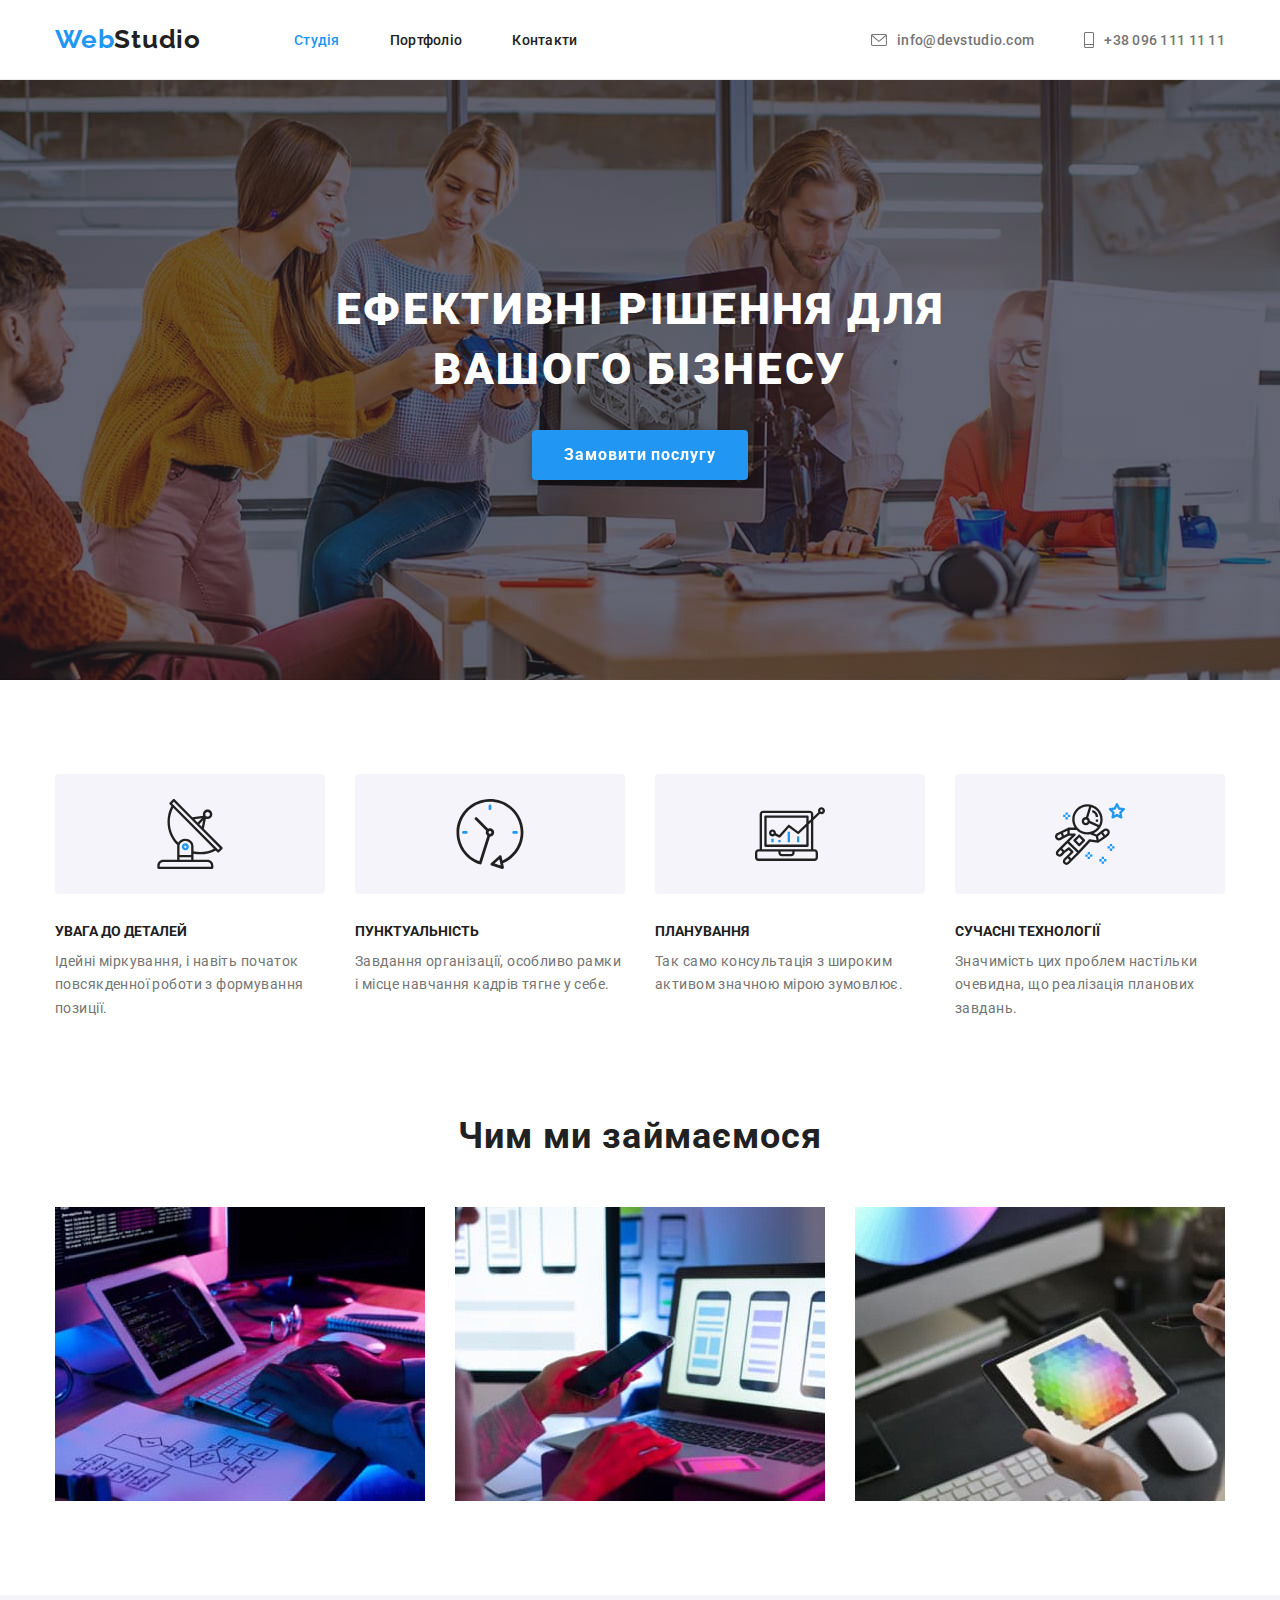
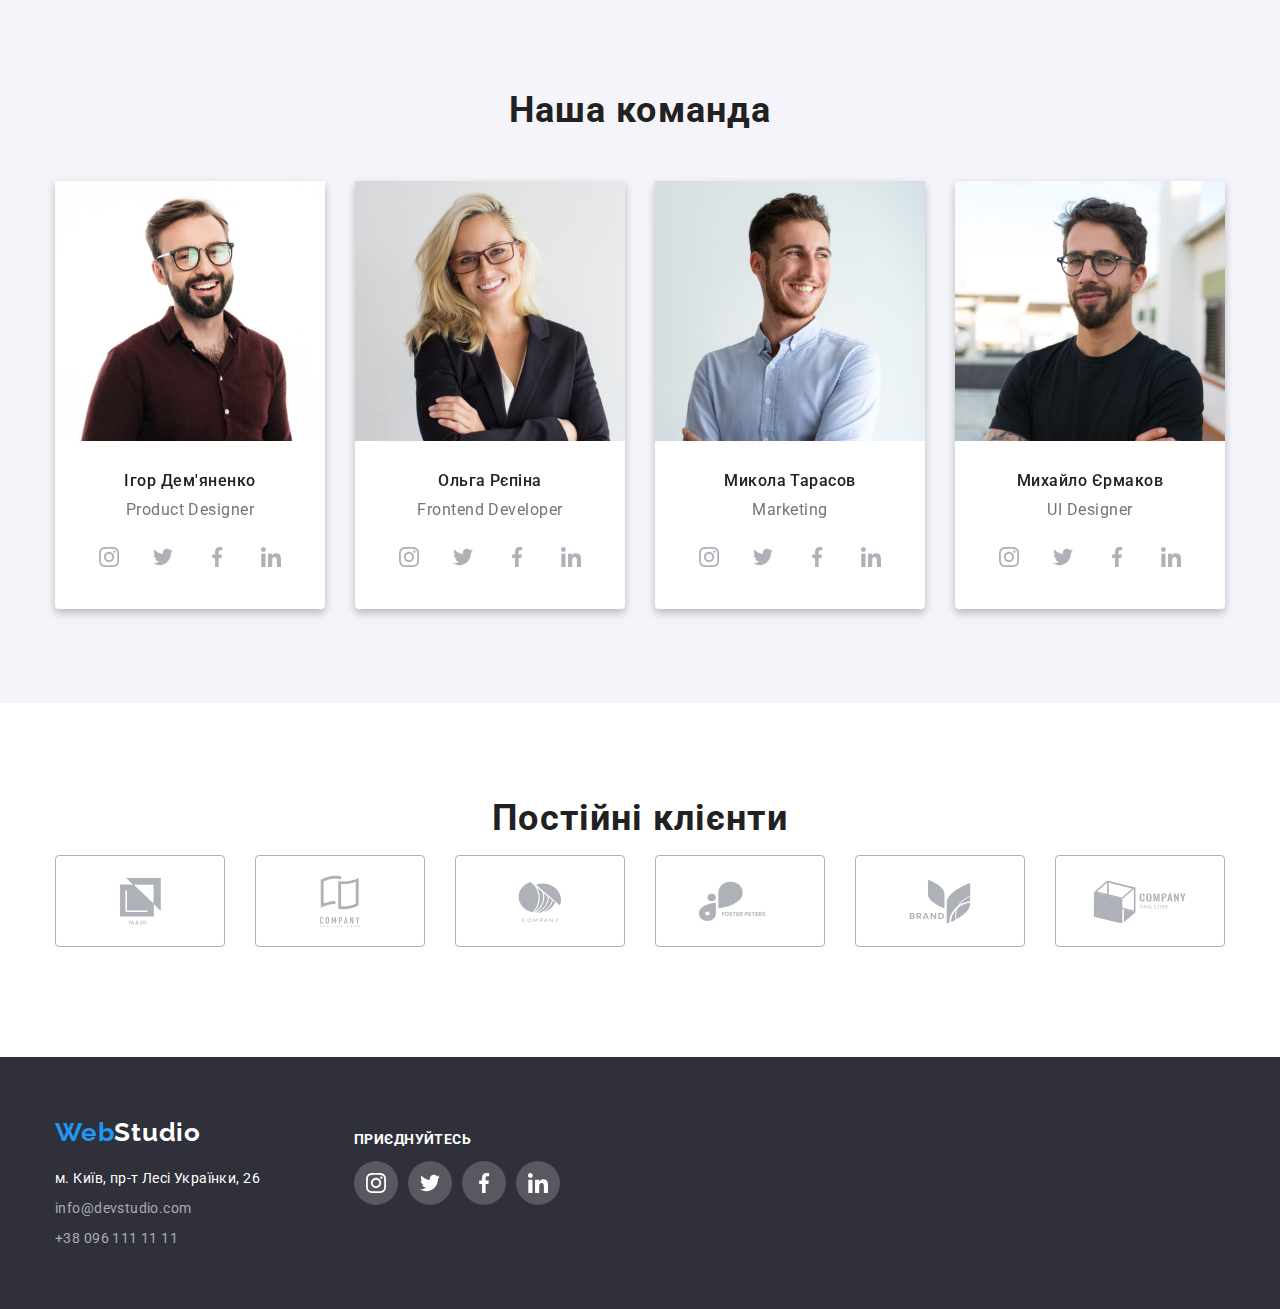
==== commit a7f5466a: "update" ====
--- a/index.html
+++ b/index.html
@@ -122,13 +122,13 @@
                     <div class="team-content"><h3 class="title">Ігор Дем'яненко</h3>
                         <p class="text">Product Designer</p></div>
                      <div class="icons-team-box">
-                        <div class="icons-team"><svg class="icon" width="22" height="22"><use href="./images/icons.svg.svg#icon-instagram"> </use> 
-                        </svg></div>
-                       <div class="icons-team"><svg class="icon" width="22" height="22"> <use href="./images/icons.svg.svg#icon-twitter"> </use> 
-                        </svg></div>
-                        <div class="icons-team"><svg class="icon" width="22" height="22"> <use href="./images/icons.svg.svg#icon-facebook"> </use> 
-                        </svg></div>
-                        <div class="icons-team"><svg class="icon" width="22" height="22" > <use href="./images/icons.svg.svg#icon-linkedin"> </use> 
+                        <div class="icons-team"><svg class="icon" width="20" height="20"><use href="./images/icons.svg.svg#icon-instagram"> </use> 
+                        </svg></div>
+                       <div class="icons-team"><svg class="icon" width="20" height="20"> <use href="./images/icons.svg.svg#icon-twitter"> </use> 
+                        </svg></div>
+                        <div class="icons-team"><svg class="icon" width="20" height="20"> <use href="./images/icons.svg.svg#icon-facebook"> </use> 
+                        </svg></div>
+                        <div class="icons-team"><svg class="icon" width="20" height="20" > <use href="./images/icons.svg.svg#icon-linkedin"> </use> 
                         </svg></div>
                      </div> 
                 </li>
@@ -138,13 +138,13 @@
                     <div class="team-content"><h3 class="title">Ольга Рєпіна</h3>
                         <p class="text">Frontend Developer</p></div>
                         <div class="icons-team-box">
-                            <div class="icons-team"><svg class="icon" width="22" height="22"><use href="./images/icons.svg.svg#icon-instagram"> </use> 
-                            </svg></div>
-                           <div class="icons-team"><svg class="icon" width="22" height="22"> <use href="./images/icons.svg.svg#icon-twitter"> </use> 
-                            </svg></div>
-                            <div class="icons-team"><svg class="icon" width="22" height="22"> <use href="./images/icons.svg.svg#icon-facebook"> </use> 
-                            </svg></div>
-                            <div class="icons-team"><svg class="icon" width="22" height="22" > <use href="./images/icons.svg.svg#icon-linkedin"> </use> 
+                            <div class="icons-team"><svg class="icon" width="20" height="20"><use href="./images/icons.svg.svg#icon-instagram"> </use> 
+                            </svg></div>
+                           <div class="icons-team"><svg class="icon" width="20" height="20"> <use href="./images/icons.svg.svg#icon-twitter"> </use> 
+                            </svg></div>
+                            <div class="icons-team"><svg class="icon" width="20" height="20"> <use href="./images/icons.svg.svg#icon-facebook"> </use> 
+                            </svg></div>
+                            <div class="icons-team"><svg class="icon" width="20" height="20" > <use href="./images/icons.svg.svg#icon-linkedin"> </use> 
                             </svg></div>
                          </div> 
                 </li>
@@ -154,13 +154,13 @@
                     <div class="team-content"><h3 class="title">Микола Тарасов</h3>
                         <p class="text">Marketing</p></div>
                         <div class="icons-team-box">
-                            <div class="icons-team"><svg class="icon" width="22" height="22"><use href="./images/icons.svg.svg#icon-instagram"> </use> 
-                            </svg></div>
-                           <div class="icons-team"><svg class="icon" width="22" height="22"> <use href="./images/icons.svg.svg#icon-twitter"> </use> 
-                            </svg></div>
-                            <div class="icons-team"><svg class="icon" width="22" height="22"> <use href="./images/icons.svg.svg#icon-facebook"> </use> 
-                            </svg></div>
-                            <div class="icons-team"><svg class="icon" width="22" height="22" > <use href="./images/icons.svg.svg#icon-linkedin"> </use> 
+                            <div class="icons-team"><svg class="icon" width="20" height="20"><use href="./images/icons.svg.svg#icon-instagram"> </use> 
+                            </svg></div>
+                           <div class="icons-team"><svg class="icon" width="20" height="20"> <use href="./images/icons.svg.svg#icon-twitter"> </use> 
+                            </svg></div>
+                            <div class="icons-team"><svg class="icon" width="20" height="20"> <use href="./images/icons.svg.svg#icon-facebook"> </use> 
+                            </svg></div>
+                            <div class="icons-team"><svg class="icon" width="20" height="20" > <use href="./images/icons.svg.svg#icon-linkedin"> </use> 
                             </svg></div>
                          </div> 
                 </li>
@@ -170,13 +170,13 @@
                     <div class="team-content"><h3 class="title">Михайло Єрмаков</h3>
                         <p class="text">UI Designer</p></div>
                         <div class="icons-team-box">
-                            <div class="icons-team"><svg class="icon" width="22" height="22"><use href="./images/icons.svg.svg#icon-instagram"> </use> 
-                            </svg></div>
-                           <div class="icons-team"><svg class="icon" width="22" height="22"> <use href="./images/icons.svg.svg#icon-twitter"> </use> 
-                            </svg></div>
-                            <div class="icons-team"><svg class="icon" width="22" height="22"> <use href="./images/icons.svg.svg#icon-facebook"> </use> 
-                            </svg></div>
-                            <div class="icons-team"><svg class="icon" width="22" height="22" > <use href="./images/icons.svg.svg#icon-linkedin"> </use> 
+                            <div class="icons-team"><svg class="icon" width="20" height="20"><use href="./images/icons.svg.svg#icon-instagram"> </use> 
+                            </svg></div>
+                           <div class="icons-team"><svg class="icon" width="20" height="20"> <use href="./images/icons.svg.svg#icon-twitter"> </use> 
+                            </svg></div>
+                            <div class="icons-team"><svg class="icon" width="20" height="20"> <use href="./images/icons.svg.svg#icon-facebook"> </use> 
+                            </svg></div>
+                            <div class="icons-team"><svg class="icon" width="20" height="20" > <use href="./images/icons.svg.svg#icon-linkedin"> </use> 
                             </svg></div>
                          </div> 
                 </li>
@@ -205,14 +205,40 @@
     <!--footer-->
     <footer class="footer">
         <div class="container">
-            <a class="logo-footer" href="./index.html"><span class="web">Web</span>Studio</a>
+            <div class="left-side">
+                <a class="logo-footer" href="./index.html"><span class="web">Web</span>Studio</a>
+                
            <address class="address-footer" style="font-style:normal;"> 
             <ul class="address list">
             <li class="list-item"><a class="item address" href="https://goo.gl/maps/osiyzPxrACB18xaJ9" target="_blank" rel="noopener noreferrer nofollower" title="Фізична адреса">м. Київ, пр-т Лесі Українки, 26 </a> </li>
             <li class="list-item"><a class="item mail" href="info@devstudio.com">info@devstudio.com</a></li>
             <li class="list-item"><a class="item tel" href="+380961111111">+38 096 111 11 11</a></li>
             </ul>
-           </address>
+           </address></div>
+            
+            <div class="right-side">
+                <h1 class="footer-titel">приєднуйтесь</h1> 
+                <ul class="list-icon">
+                    <li class="icon-footer"><svg class="icon" width="20" height="20"><use href="./images/icons.svg.svg#icon-instagram"> </use> 
+                    </svg></li>
+                    <li class="icon-footer"><svg class="icon" width="20" height="20"> <use href="./images/icons.svg.svg#icon-twitter"> </use> 
+                    </svg></li>
+                    <li class="icon-footer"><svg class="icon" width="20" height="20"> <use href="./images/icons.svg.svg#icon-facebook"> </use> 
+                    </svg></li>
+                    <li class="icon-footer"><svg class="icon" width="20" height="20" > <use href="./images/icons.svg.svg#icon-linkedin"> </use> 
+                    </svg></li>
+                </ul>
+
+
+
+
+
+            </div>
+
+
+
+
+
         </div>
     </footer>
 
--- a/css/styles.css
+++ b/css/styles.css
@@ -98,7 +98,7 @@
 
 .logo .web {color:var(--effects-color);}
 
-.list, .speciality-list, .list-customer{list-style: none;}
+.list, .speciality-list, .list-customer, .list-icon{list-style: none;}
 
 .head.list,.head-contacts.list{
     display: flex;
@@ -306,6 +306,8 @@
 .team-item{
     background-color: var(--body-color);
     filter:drop-shadow(0px 4px 4px rgba(0, 0, 0, 0.25));
+    border-bottom-left-radius:4px;
+    border-bottom-right-radius:4px;
 }
 
 .team-item:not(:last-child){
@@ -345,7 +347,8 @@
 }
 
 .icons-team{
-    padding: 11px;
+    display: flex;
+    padding: 12px;
     border-radius: 50%; 
     color:var(--icon-color) ;
 }
@@ -372,7 +375,6 @@
 .list-customer{
     display: flex;
     padding: 0;
-
 }
 
 .item-customer:not(:last-child){
@@ -445,7 +447,48 @@
     margin-bottom: 9px;
 }
 
-
+.footer .container{
+    display: flex;
+   
+}
+.list-icon{
+    display: flex;
+    padding: 0;
+    margin: 0;
+   
+}
+.footer-titel{
+color:var(--primary-title-color) ;
+font-size: 14px;
+line-height: 1.14px;
+letter-spacing: 0.03em;
+text-transform: uppercase;
+
+display: inline-block;
+margin-bottom: 20px;
+}
+
+.right-side{
+    padding-top: 12px;
+    padding-bottom: 40px;
+    margin-left: 94px;
+}
+
+.icon-footer:not(:last-child){
+margin-right: 10px;
+}
+
+.icon-footer{
+background-color: #575860;
+color:var(--primary-title-color);
+display: flex;
+padding: 12px;
+border-radius: 50%;
+}
+.icon-footer:hover, .icon-footer:focus{
+background-color:var(--effects-color);
+cursor: pointer;
+}
 
 
 /*Portfolio*/
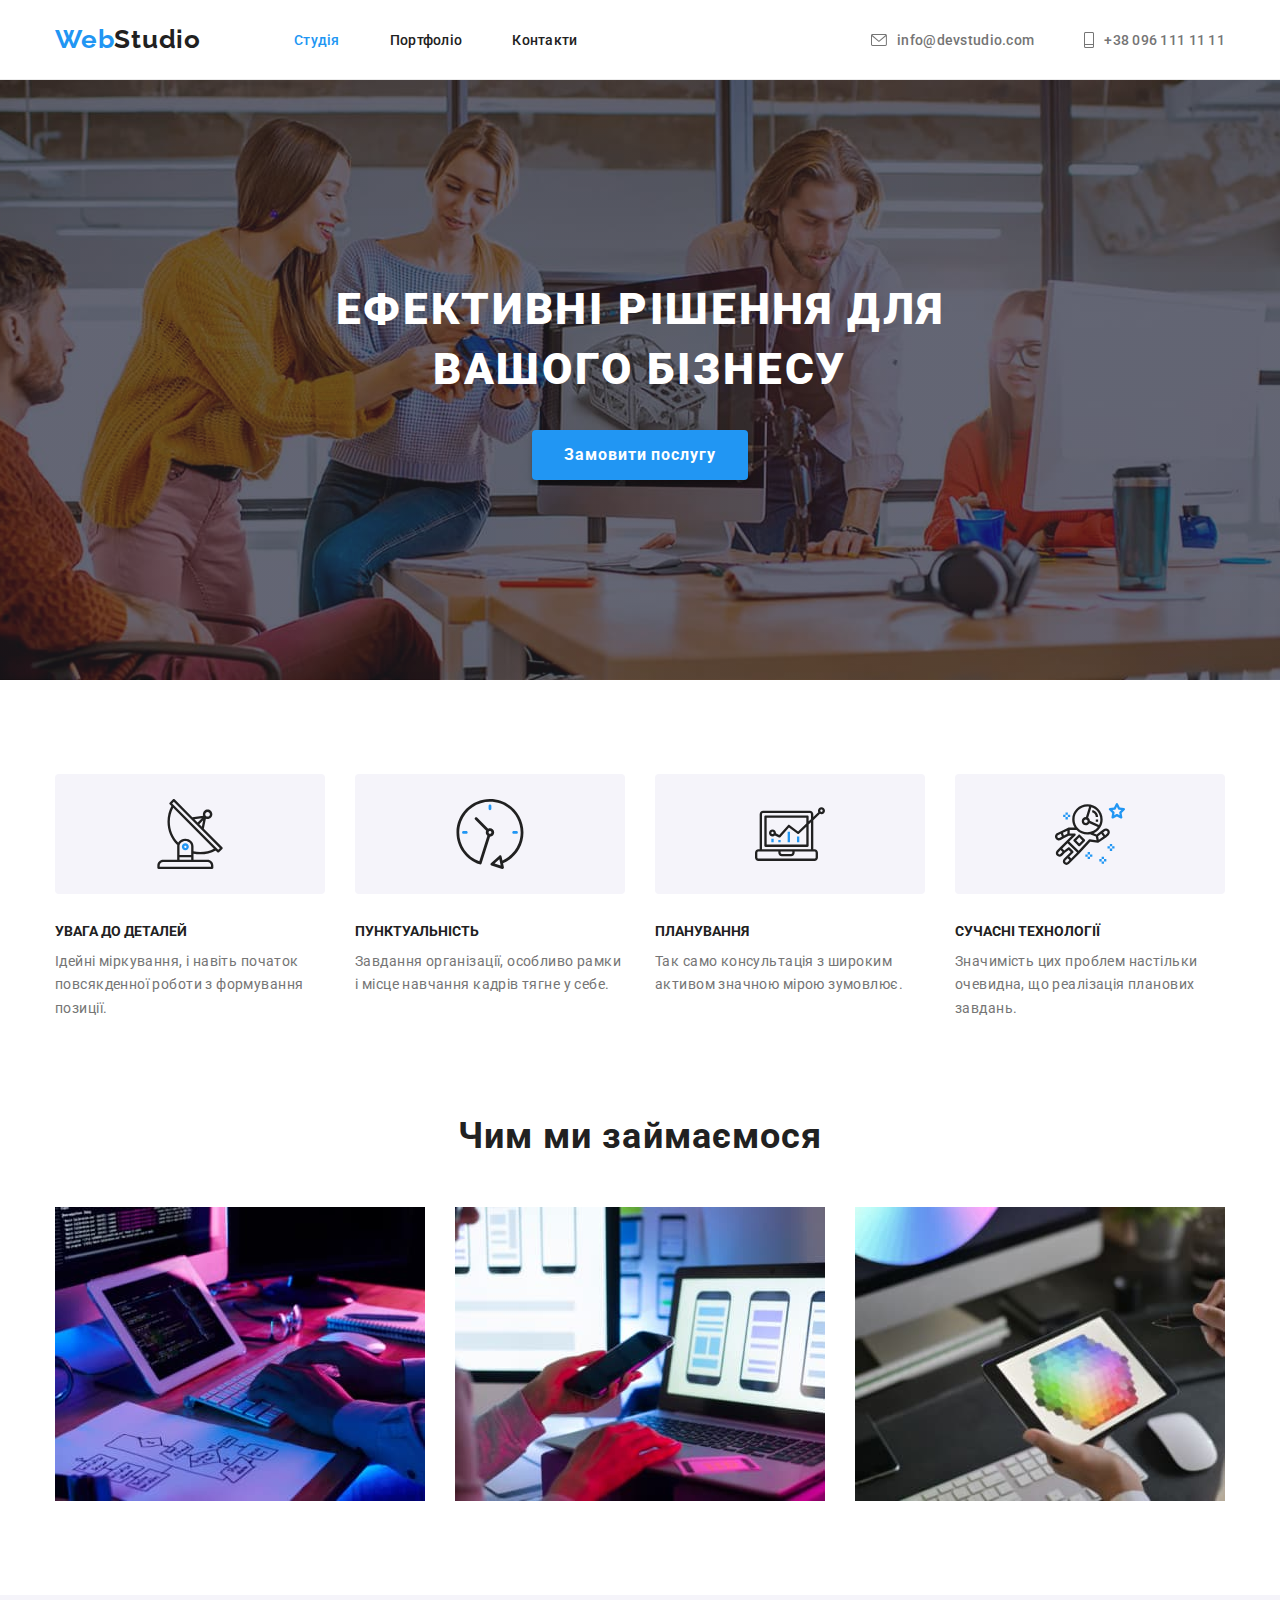
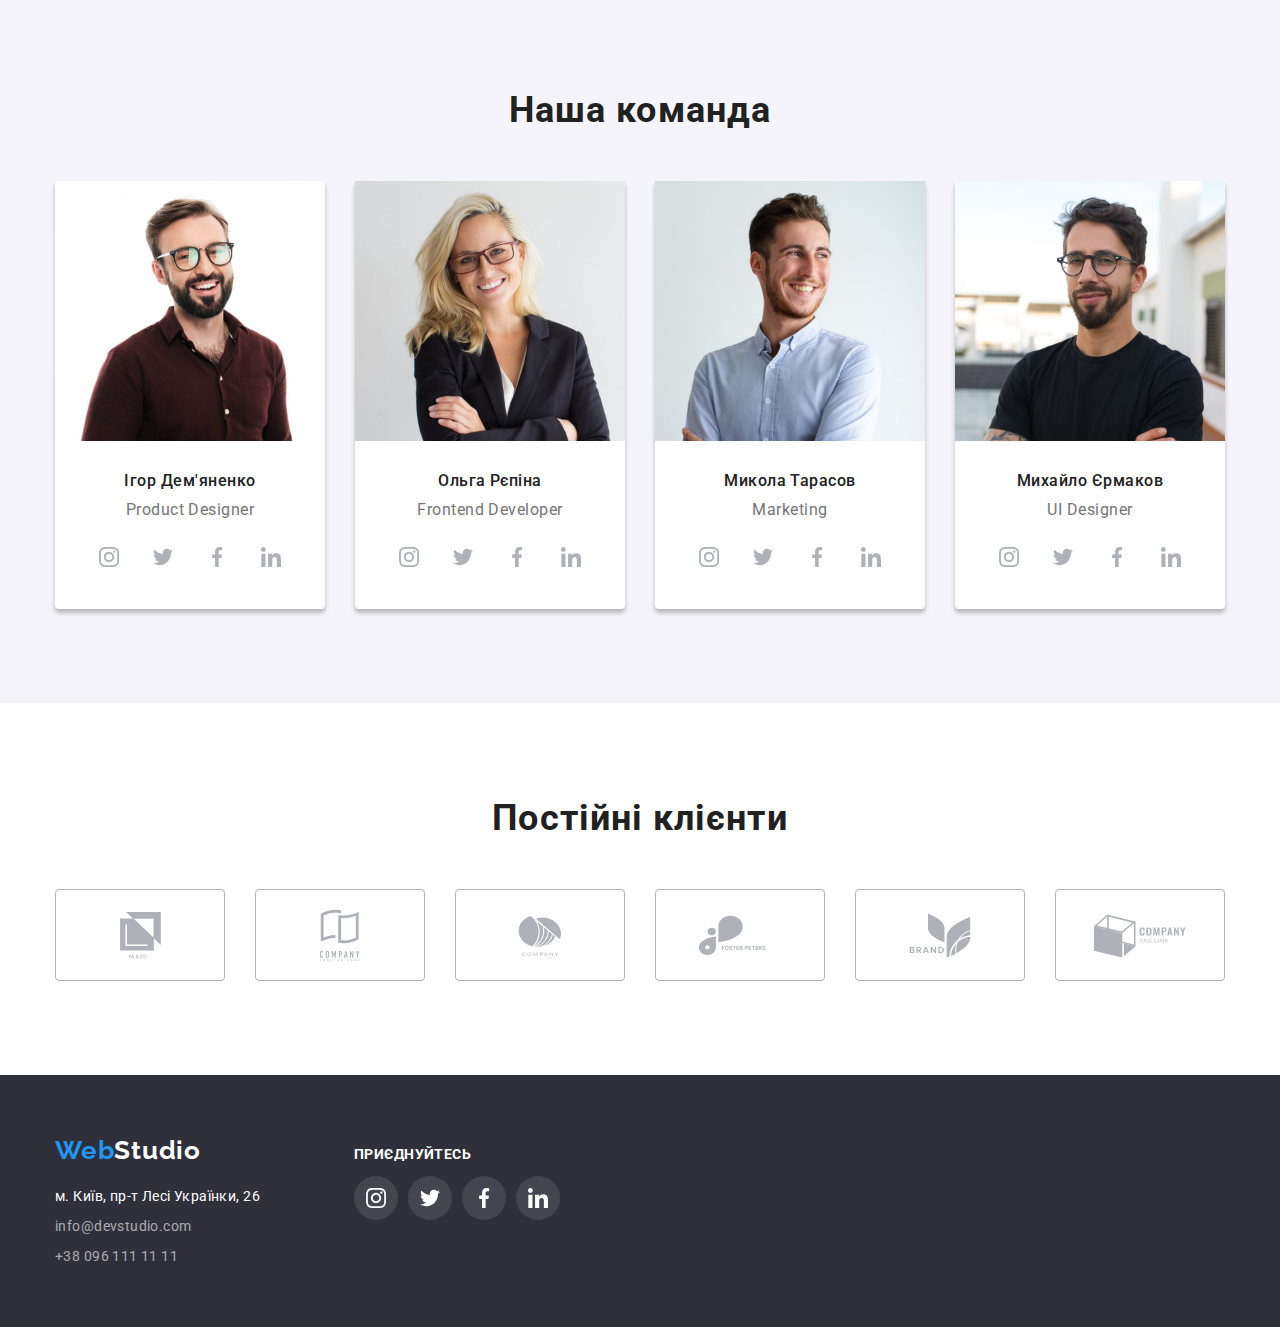
==== commit caa49786: "update" ====
--- a/index.html
+++ b/index.html
@@ -121,64 +121,64 @@
                     <img src="./images/img1.jpg" alt="Чоловік в окулярах" width="270" height="260">
                     <div class="team-content"><h3 class="title">Ігор Дем'яненко</h3>
                         <p class="text">Product Designer</p></div>
-                     <div class="icons-team-box">
-                        <div class="icons-team"><svg class="icon" width="20" height="20"><use href="./images/icons.svg.svg#icon-instagram"> </use> 
-                        </svg></div>
-                       <div class="icons-team"><svg class="icon" width="20" height="20"> <use href="./images/icons.svg.svg#icon-twitter"> </use> 
-                        </svg></div>
-                        <div class="icons-team"><svg class="icon" width="20" height="20"> <use href="./images/icons.svg.svg#icon-facebook"> </use> 
-                        </svg></div>
-                        <div class="icons-team"><svg class="icon" width="20" height="20" > <use href="./images/icons.svg.svg#icon-linkedin"> </use> 
-                        </svg></div>
-                     </div> 
+                     <ul class="icons-team-box">
+                        <li class="icons-team"><a href="" class="link-icon"> <svg class="icon" width="20" hieght="20"><use href="./images/icons.svg.svg#icon-instagram"> </use> 
+                        </svg></li></a>
+                       <li class="icons-team"><a href="" class="link-icon"><svg class="icon" width="20" hieght="20"> <use href="./images/icons.svg.svg#icon-twitter"> </use> 
+                        </svg></li></a>
+                        <li class="icons-team"><a href="" class="link-icon"><svg class="icon" width="20" hieght="20"> <use href="./images/icons.svg.svg#icon-facebook"> </use> 
+                        </svg></li></a>
+                        <li class="icons-team"><a href="" class="link-icon"><svg class="icon" width="20" hieght="20" > <use href="./images/icons.svg.svg#icon-linkedin"> </use> 
+                        </svg></li></a>
+                    </ul> 
                 </li>
 
                 <li class="team-item">
                     <img src="./images/img2.jpg" alt="Жінка в окулярах" width="270" height="260">
                     <div class="team-content"><h3 class="title">Ольга Рєпіна</h3>
                         <p class="text">Frontend Developer</p></div>
-                        <div class="icons-team-box">
-                            <div class="icons-team"><svg class="icon" width="20" height="20"><use href="./images/icons.svg.svg#icon-instagram"> </use> 
-                            </svg></div>
-                           <div class="icons-team"><svg class="icon" width="20" height="20"> <use href="./images/icons.svg.svg#icon-twitter"> </use> 
-                            </svg></div>
-                            <div class="icons-team"><svg class="icon" width="20" height="20"> <use href="./images/icons.svg.svg#icon-facebook"> </use> 
-                            </svg></div>
-                            <div class="icons-team"><svg class="icon" width="20" height="20" > <use href="./images/icons.svg.svg#icon-linkedin"> </use> 
-                            </svg></div>
-                         </div> 
+                        <ul class="icons-team-box">
+                            <li class="icons-team"><a href="" class="link-icon"> <svg class="icon" width="20" hieght="20"><use href="./images/icons.svg.svg#icon-instagram"> </use> 
+                            </svg></li></a>
+                           <li class="icons-team"><a href="" class="link-icon"><svg class="icon" width="20" hieght="20"> <use href="./images/icons.svg.svg#icon-twitter"> </use> 
+                            </svg></li></a>
+                            <li class="icons-team"><a href="" class="link-icon"><svg class="icon" width="20" hieght="20"> <use href="./images/icons.svg.svg#icon-facebook"> </use> 
+                            </svg></li></a>
+                            <li class="icons-team"><a href="" class="link-icon"><svg class="icon" width="20" hieght="20" > <use href="./images/icons.svg.svg#icon-linkedin"> </use> 
+                            </svg></li></a>
+                        </ul> 
                 </li>
 
                 <li class="team-item">
                     <img src="./images/img3.jpg" alt="Чоловік в білій сорочці" width="270" height="260">
                     <div class="team-content"><h3 class="title">Микола Тарасов</h3>
                         <p class="text">Marketing</p></div>
-                        <div class="icons-team-box">
-                            <div class="icons-team"><svg class="icon" width="20" height="20"><use href="./images/icons.svg.svg#icon-instagram"> </use> 
-                            </svg></div>
-                           <div class="icons-team"><svg class="icon" width="20" height="20"> <use href="./images/icons.svg.svg#icon-twitter"> </use> 
-                            </svg></div>
-                            <div class="icons-team"><svg class="icon" width="20" height="20"> <use href="./images/icons.svg.svg#icon-facebook"> </use> 
-                            </svg></div>
-                            <div class="icons-team"><svg class="icon" width="20" height="20" > <use href="./images/icons.svg.svg#icon-linkedin"> </use> 
-                            </svg></div>
-                         </div> 
+                        <ul class="icons-team-box">
+                            <li class="icons-team"><a href="" class="link-icon"> <svg class="icon" width="20" hieght="20"><use href="./images/icons.svg.svg#icon-instagram"> </use> 
+                            </svg></li></a>
+                           <li class="icons-team"><a href="" class="link-icon"><svg class="icon" width="20" hieght="20"> <use href="./images/icons.svg.svg#icon-twitter"> </use> 
+                            </svg></li></a>
+                            <li class="icons-team"><a href="" class="link-icon"><svg class="icon" width="20" hieght="20"> <use href="./images/icons.svg.svg#icon-facebook"> </use> 
+                            </svg></li></a>
+                            <li class="icons-team"><a href="" class="link-icon"><svg class="icon" width="20" hieght="20" > <use href="./images/icons.svg.svg#icon-linkedin"> </use> 
+                            </svg></li></a>
+                        </ul> 
                 </li>
 
                 <li class="team-item">
                     <img src="./images/img4.jpg" alt="Хлопець в окулярах" width="270" height="260">
                     <div class="team-content"><h3 class="title">Михайло Єрмаков</h3>
                         <p class="text">UI Designer</p></div>
-                        <div class="icons-team-box">
-                            <div class="icons-team"><svg class="icon" width="20" height="20"><use href="./images/icons.svg.svg#icon-instagram"> </use> 
-                            </svg></div>
-                           <div class="icons-team"><svg class="icon" width="20" height="20"> <use href="./images/icons.svg.svg#icon-twitter"> </use> 
-                            </svg></div>
-                            <div class="icons-team"><svg class="icon" width="20" height="20"> <use href="./images/icons.svg.svg#icon-facebook"> </use> 
-                            </svg></div>
-                            <div class="icons-team"><svg class="icon" width="20" height="20" > <use href="./images/icons.svg.svg#icon-linkedin"> </use> 
-                            </svg></div>
-                         </div> 
+                        <ul class="icons-team-box">
+                            <li class="icons-team"><a href="" class="link-icon"> <svg class="icon" width="20" hieght="20"><use href="./images/icons.svg.svg#icon-instagram"> </use> 
+                            </svg></li></a>
+                           <li class="icons-team"><a href="" class="link-icon"><svg class="icon" width="20" hieght="20"> <use href="./images/icons.svg.svg#icon-twitter"> </use> 
+                            </svg></li></a>
+                            <li class="icons-team"><a href="" class="link-icon"><svg class="icon" width="20" hieght="20"> <use href="./images/icons.svg.svg#icon-facebook"> </use> 
+                            </svg></li></a>
+                            <li class="icons-team"><a href="" class="link-icon"><svg class="icon" width="20" hieght="20" > <use href="./images/icons.svg.svg#icon-linkedin"> </use> 
+                            </svg></li></a>
+                        </ul> 
                 </li>
 
                </ul>
@@ -191,12 +191,12 @@
          <div class="container">
          <h2 class="customer-title">Постійні    клієнти</h2>
          <ul class="list-customer">
-            <li class="item-customer"><svg class="icon-logo" width="41" height="46.7"><use href="./images/icons.svg.svg#icon-group" ></use></svg></li>
-            <li class="item-customer"><svg class="icon-logo" width="40" height="52.7"><use href="./images/icons.svg.svg#icon-group1"></use></svg></li>
-            <li class="item-customer"><svg class="icon-logo" width="43.46" height="41.48"><use href="./images/icons.svg.svg#icon-group2"></use></svg></li>
-            <li class="item-customer"><svg class="icon-logo" width="84.44" height="40.62"><use href="./images/icons.svg.svg#icon-group3"></use></svg></li>
-            <li class="item-customer"><svg class="icon-logo" width="62.54" height="45.43"><use href="./images/icons.svg.svg#icon-group4"></use></svg></li>
-            <li class="item-customer"><svg class="icon-logo" width="93.79" height="43.93"><use href="./images/icons.svg.svg#icon-group5"></use></svg></li>
+            <li class="item-customer"> <a class="link-icon-logo" href=""> <svg class="icon-logo" width="41" height="46.7"><use href="./images/icons.svg.svg#icon-group" ></use></svg> </a> </li>
+            <li class="item-customer"><a class="link-icon-logo" href=""><svg class="icon-logo" width="40" height="52.7"><use href="./images/icons.svg.svg#icon-group1"></use></svg></a></li>
+            <li class="item-customer"><a class="link-icon-logo" href=""><svg class="icon-logo" width="43.46" height="41.48"><use href="./images/icons.svg.svg#icon-group2"></use></svg></a></li>
+            <li class="item-customer"><a class="link-icon-logo" href=""><svg class="icon-logo" width="84.44" height="40.62"><use href="./images/icons.svg.svg#icon-group3"></use></svg></a></li>
+            <li class="item-customer"><a class="link-icon-logo" href=""><svg class="icon-logo" width="62.54" height="45.43"><use href="./images/icons.svg.svg#icon-group4"></use></svg></a></li>
+            <li class="item-customer"><a class="link-icon-logo" href=""><svg class="icon-logo" width="93.79" height="43.93"><use href="./images/icons.svg.svg#icon-group5"></use></svg></a></li>
          </ul> 
          </div>
         </section>
@@ -217,16 +217,16 @@
            </address></div>
             
             <div class="right-side">
-                <h1 class="footer-titel">приєднуйтесь</h1> 
+                <h3 class="footer-titel">приєднуйтесь</h3> 
                 <ul class="list-icon">
-                    <li class="icon-footer"><svg class="icon" width="20" height="20"><use href="./images/icons.svg.svg#icon-instagram"> </use> 
-                    </svg></li>
-                    <li class="icon-footer"><svg class="icon" width="20" height="20"> <use href="./images/icons.svg.svg#icon-twitter"> </use> 
-                    </svg></li>
-                    <li class="icon-footer"><svg class="icon" width="20" height="20"> <use href="./images/icons.svg.svg#icon-facebook"> </use> 
-                    </svg></li>
-                    <li class="icon-footer"><svg class="icon" width="20" height="20" > <use href="./images/icons.svg.svg#icon-linkedin"> </use> 
-                    </svg></li>
+                    <li class="icon-footer"> <a class="link-icon-footer" href=""> <svg class="icon" width="20" height="20"><use href="./images/icons.svg.svg#icon-instagram"> </use> 
+                    </svg> </a> </li>
+                    <li class="icon-footer"><a class="link-icon-footer" href=""><svg class="icon" width="20" height="20"> <use href="./images/icons.svg.svg#icon-twitter"> </use> 
+                    </svg></a></li>
+                    <li class="icon-footer"><a class="link-icon-footer" href=""><svg class="icon" width="20" height="20"> <use href="./images/icons.svg.svg#icon-facebook"> </use> 
+                    </svg></a></li>
+                    <li class="icon-footer"><a class="link-icon-footer" href=""><svg class="icon" width="20" height="20" > <use href="./images/icons.svg.svg#icon-linkedin"> </use> 
+                    </svg></a></li>
                 </ul>
 
 
--- a/css/styles.css
+++ b/css/styles.css
@@ -63,7 +63,7 @@
 
 }
 
-.page-head a, .footer a, .link-btn{text-decoration:none;}
+.page-head a, .footer a, .link-btn, .link-item-image{text-decoration:none;}
 
 .container{
     max-width: 1200px;
@@ -98,7 +98,8 @@
 
 .logo .web {color:var(--effects-color);}
 
-.list, .speciality-list, .list-customer, .list-icon{list-style: none;}
+.list, .speciality-list, .list-customer, .list-icon, .icons-team-box
+{list-style: none;}
 
 .head.list,.head-contacts.list{
     display: flex;
@@ -211,7 +212,7 @@
     cursor: pointer;
     border-radius: 4px ;
     border: 1px solid transparent;
-    filter: drop-shadow(0px 4px 4px rgba(0, 0, 0, 0.25));
+    box-shadow: 0px 4px 4px rgba(0, 0, 0, 0.25);
     
 }
 
@@ -232,8 +233,15 @@
     margin-left: 30px;
 }
 
-.icon-special{background-color: var(--team-background-color);
-padding: 25px 100px;
+.icon-special{
+background-color: var(--team-background-color);
+
+height: 120px;
+
+display: flex;
+justify-content: center;
+align-items: center;
+
 border-radius: 4px;
 margin-bottom: 30px;
 }
@@ -305,7 +313,7 @@
 
 .team-item{
     background-color: var(--body-color);
-    filter:drop-shadow(0px 4px 4px rgba(0, 0, 0, 0.25));
+    box-shadow: 0px 4px 4px rgba(0, 0, 0, 0.25);
     border-bottom-left-radius:4px;
     border-bottom-right-radius:4px;
 }
@@ -347,13 +355,22 @@
 }
 
 .icons-team{
-    display: flex;
-    padding: 12px;
+    width: 44px;
+    height: 44px;
+    
+}
+
+.link-icon{
+    width: 100%;
+    height: 100%;
+    display: flex;
+    align-items: center;
+    justify-content: center;
     border-radius: 50%; 
     color:var(--icon-color) ;
 }
 
-.icons-team:hover{
+.link-icon:hover, .link-icon:focus{
     background-color: var(--effects-color);
     color:var(--body-color);
     cursor: pointer;
@@ -369,20 +386,22 @@
     padding-bottom: 94px;
 }
 .customer-title{
-    margin: 0 auto;
+    margin-left:auto;
+    margin-right: auto;
+   margin-bottom: 50px;
 }
 
 .list-customer{
     display: flex;
+    margin: 0;
     padding: 0;
 }
 
 .item-customer:not(:last-child){
     margin-right: 30px;
 }
-.item-customer{
-    display: flex;
-    flex-direction: column;
+.link-icon-logo{
+    display: flex;
     align-items: center;
     justify-content: center;
     width: 170px;
@@ -397,7 +416,7 @@
     fill:currentColor;
 }
 
-.item-customer:hover, .item-customer:focus{
+.link-icon-logo:hover, .link-icon-logo:focus{
     color: var(--effects-color);
     border: 1px solid var(--effects-color);
     cursor: pointer;
@@ -449,6 +468,7 @@
 
 .footer .container{
     display: flex;
+    align-items: baseline;
    
 }
 .list-icon{
@@ -469,23 +489,31 @@
 }
 
 .right-side{
-    padding-top: 12px;
-    padding-bottom: 40px;
     margin-left: 94px;
+}
+
+.icon-footer{
+    width: 44px;
+    height: 44px;
 }
 
 .icon-footer:not(:last-child){
 margin-right: 10px;
 }
 
-.icon-footer{
-background-color: #575860;
+.link-icon-footer{
+background: rgba(255, 255, 255, 0.1);
+
 color:var(--primary-title-color);
 display: flex;
-padding: 12px;
-border-radius: 50%;
-}
-.icon-footer:hover, .icon-footer:focus{
+width: 100%;
+height: 100%;
+align-items: center;
+justify-content: center;
+border-radius: 50%; 
+}
+
+.link-icon-footer:hover, .link-icon-footer:focus{
 background-color:var(--effects-color);
 cursor: pointer;
 }
@@ -558,8 +586,14 @@
 margin-bottom: 30px;
 }
 
-.image-menu.list .item:hover, .image-menu.list .item:focus{
-    filter: drop-shadow(0px 4px 4px rgba(0, 0, 0, 0.25));
+.link-item-image{
+    display: block;
+    color: inherit;
+
+}
+
+.link-item-image:hover, .link-item-image:focus{
+    box-shadow: 0px 4px 4px rgba(0, 0, 0, 0.25);
     cursor: pointer;
 }
 
@@ -580,7 +614,7 @@
 margin-bottom: 4px;
 }
 
-.image-menu.list .text{
+.link-item-image .text{
 font-size: 16px;
 line-height: 1.88;
 letter-spacing: 0.03em;
